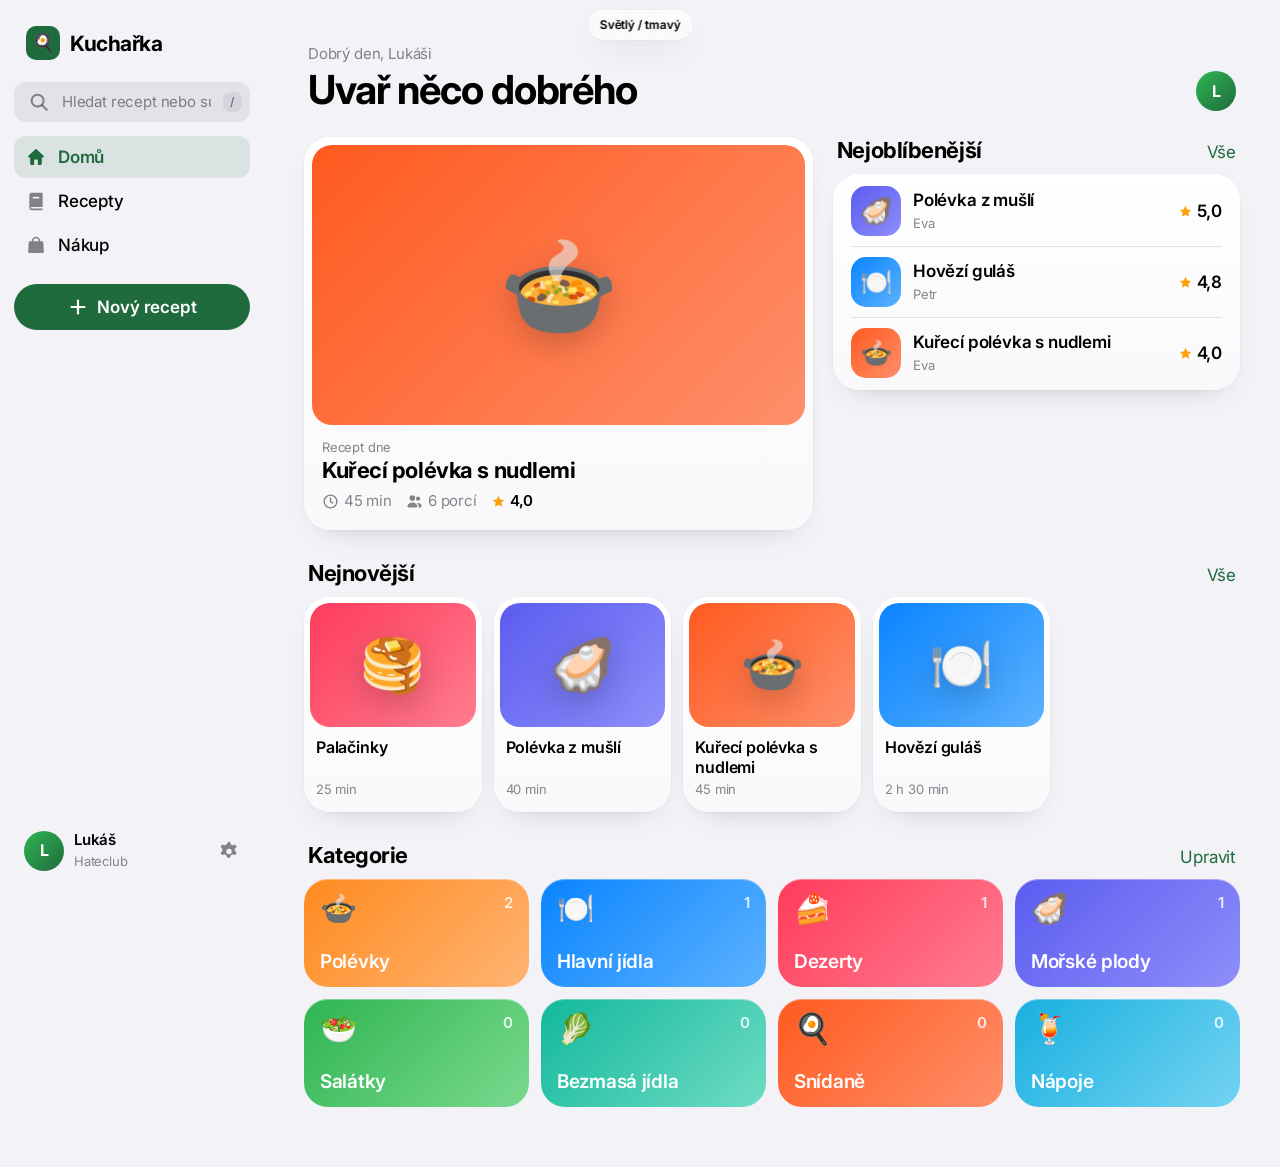
==== navrh.html @ f4303437 "Beta: navrh noveho vzhledu na zaklade puvodni appky (Domu, Recept, Nakup) Co-Authored-By: Claude Opu" ====
<!DOCTYPE html>
<html lang="cs">
<head>
<meta charset="UTF-8">
<meta name="viewport" content="width=device-width, initial-scale=1, viewport-fit=cover">
<title>Kuchařka – návrh vzhledu</title>
<meta name="theme-color" content="#F2F2F7" media="(prefers-color-scheme: light)">
<meta name="theme-color" content="#000000" media="(prefers-color-scheme: dark)">
<link rel="preconnect" href="https://fonts.googleapis.com">
<link rel="stylesheet" href="https://fonts.googleapis.com/css2?family=Inter:wght@400;500;600;700&display=swap">
<link rel="stylesheet" href="css/navrh.css">
<style>
  /* jen pro návrh: přepínač světlý/tmavý */
  .demo-theme { position: fixed; z-index: 60; top: calc(env(safe-area-inset-top) + 10px); left: 50%; transform: translateX(-50%); height: 30px; padding: 0 12px; border-radius: 999px; font-size: 12px; font-weight: 600; }
  [data-screen] { display: none; }
  [data-screen].on { display: block; }
</style>
</head>
<body>

<svg width="0" height="0" style="position:absolute" aria-hidden="true">
  <defs>
    <symbol id="i-home" viewBox="0 0 24 24"><path fill="currentColor" d="M11.3 2.7a1 1 0 0 1 1.4 0l8.6 8.2c.6.6.2 1.6-.7 1.6H19v7.3c0 .9-.7 1.7-1.7 1.7h-3.1v-5.6c0-.6-.4-1-1-1h-2.4c-.6 0-1 .4-1 1v5.6H6.7c-1 0-1.7-.8-1.7-1.7v-7.3H3.4c-.9 0-1.3-1-.7-1.6z"/></symbol>
    <symbol id="i-book" viewBox="0 0 24 24"><path fill="currentColor" d="M4 4.6C4 3.2 5.2 2 6.6 2H19a1 1 0 0 1 1 1v15.2a1 1 0 0 1-1 1H6.6a.9.9 0 0 0 0 1.8H19a1 1 0 1 1 0 2H6.6A2.6 2.6 0 0 1 4 20.4zM9 7a1 1 0 0 0 0 2h6a1 1 0 1 0 0-2z"/></symbol>
    <symbol id="i-bag" viewBox="0 0 24 24"><path fill="currentColor" d="M7 7.5V7a5 5 0 0 1 10 0v.5h2.2c.8 0 1.4.6 1.5 1.4l.8 11c.1 1-.7 1.8-1.7 1.8H4.2c-1 0-1.8-.8-1.7-1.8l.8-11c.1-.8.7-1.4 1.5-1.4zm2 0h6V7a3 3 0 0 0-6 0z"/></symbol>
    <symbol id="i-plus" viewBox="0 0 24 24"><path fill="none" stroke="currentColor" stroke-width="2.4" stroke-linecap="round" d="M12 5v14M5 12h14"/></symbol>
    <symbol id="i-minus" viewBox="0 0 24 24"><path fill="none" stroke="currentColor" stroke-width="2.4" stroke-linecap="round" d="M5 12h14"/></symbol>
    <symbol id="i-search" viewBox="0 0 24 24"><g fill="none" stroke="currentColor" stroke-width="2.2" stroke-linecap="round"><circle cx="10.5" cy="10.5" r="6.5"/><path d="m15.5 15.5 5 5"/></g></symbol>
    <symbol id="i-back" viewBox="0 0 24 24"><path fill="none" stroke="currentColor" stroke-width="2.4" stroke-linecap="round" stroke-linejoin="round" d="M15 5l-7 7 7 7"/></symbol>
    <symbol id="i-more" viewBox="0 0 24 24"><g fill="currentColor"><circle cx="5" cy="12" r="2"/><circle cx="12" cy="12" r="2"/><circle cx="19" cy="12" r="2"/></g></symbol>
    <symbol id="i-share" viewBox="0 0 24 24"><g fill="none" stroke="currentColor" stroke-width="2" stroke-linecap="round" stroke-linejoin="round"><path d="M12 3v12M7.5 7.5 12 3l4.5 4.5"/><path d="M8 10H6.5A1.5 1.5 0 0 0 5 11.5v8A1.5 1.5 0 0 0 6.5 21h11a1.5 1.5 0 0 0 1.5-1.5v-8a1.5 1.5 0 0 0-1.5-1.5H16"/></g></symbol>
    <symbol id="i-clock" viewBox="0 0 24 24"><g fill="none" stroke="currentColor" stroke-width="2" stroke-linecap="round"><circle cx="12" cy="12" r="9"/><path d="M12 7v5l3 2"/></g></symbol>
    <symbol id="i-people" viewBox="0 0 24 24"><path fill="currentColor" d="M9 11a4 4 0 1 0 0-8 4 4 0 0 0 0 8zm8 0a3 3 0 1 0 0-6 3 3 0 0 0 0 6zM2 19.2C2 15.9 5.1 13.5 9 13.5s7 2.4 7 5.7c0 .7-.6 1.3-1.3 1.3H3.3c-.7 0-1.3-.6-1.3-1.3zm15.5 1.3c.3-.4.5-.8.5-1.3 0-2-1-3.8-2.6-5 .5-.1 1-.2 1.6-.2 2.8 0 5 1.8 5 4.3 0 1.2-.6 2.2-1.6 2.2z"/></symbol>
    <symbol id="i-star" viewBox="0 0 24 24"><path fill="currentColor" d="M12 2.8l2.8 5.8 6.3.9-4.6 4.4 1.1 6.3L12 17.2l-5.6 3 1.1-6.3-4.6-4.4 6.3-.9z"/></symbol>
    <symbol id="i-star-half" viewBox="0 0 24 24"><path fill="currentColor" opacity=".28" d="M12 2.8l2.8 5.8 6.3.9-4.6 4.4 1.1 6.3L12 17.2z"/><path fill="currentColor" d="M12 2.8v14.4l-5.6 3 1.1-6.3-4.6-4.4 6.3-.9z"/></symbol>
    <symbol id="i-check" viewBox="0 0 24 24"><path fill="none" stroke="currentColor" stroke-width="3" stroke-linecap="round" stroke-linejoin="round" d="M5 12.5l4.5 4.5L19 7.5"/></symbol>
    <symbol id="i-flame" viewBox="0 0 24 24"><path fill="currentColor" d="M12.6 2.2c.4-.3 1-.1 1.1.4.6 2.6 2 4 3.4 5.6 1.5 1.7 2.9 3.6 2.9 6.6A7.9 7.9 0 0 1 12 22.5a7.9 7.9 0 0 1-8-7.7c0-2.4 1-4.4 2.6-5.9.4-.4 1-.1 1.1.4.2 1.2.8 2.2 1.7 2.8-.3-3.6 1.2-7.4 3.2-9.9z"/></symbol>
    <symbol id="i-gear" viewBox="0 0 24 24"><path fill="currentColor" d="M10.3 2.6c.2-.9 1-1.6 1.9-1.6h-.4c.9 0 1.7.7 1.9 1.6l.3 1.4c.7.2 1.3.5 1.9.9l1.3-.6c.9-.4 1.9-.1 2.4.7l.2.3c.5.8.4 1.9-.4 2.5l-1.1.9c.1.7.1 1.4 0 2.1l1.1.9c.7.6.9 1.7.4 2.5l-.2.3c-.5.8-1.5 1.1-2.4.7l-1.3-.6c-.6.4-1.2.7-1.9.9l-.3 1.4c-.2.9-1 1.6-1.9 1.6h-.4c-.9 0-1.7-.7-1.9-1.6l-.3-1.4c-.7-.2-1.3-.5-1.9-.9l-1.3.6c-.9.4-1.9.1-2.4-.7l-.2-.3c-.5-.8-.4-1.9.4-2.5l1.1-.9a7 7 0 0 1 0-2.1l-1.1-.9c-.7-.6-.9-1.7-.4-2.5l.2-.3c.5-.8 1.5-1.1 2.4-.7l1.3.6c.6-.4 1.2-.7 1.9-.9zM12 14.5a3 3 0 1 0 0-6 3 3 0 0 0 0 6z" transform="translate(0 1)"/></symbol>
  </defs>
</svg>

<button class="demo-theme glass" id="theme">Světlý / tmavý</button>

<div class="app">

  <!-- desktop: postranní panel -->
  <aside class="sidebar">
    <div class="brand"><span class="brand-mark">🍳</span>Kuchařka</div>
    <label class="field"><svg class="ic"><use href="#i-search"/></svg><input id="side-search" placeholder="Hledat recept nebo surovinu" aria-label="Hledat"><kbd>/</kbd></label>
    <a class="side-link" href="#domu" data-nav="domu"><svg class="ic"><use href="#i-home"/></svg>Domů</a>
    <a class="side-link" href="#domu" data-nav="recepty"><svg class="ic"><use href="#i-book"/></svg>Recepty</a>
    <a class="side-link" href="#nakup" data-nav="nakup"><svg class="ic"><use href="#i-bag"/></svg>Nákup</a>
    <a class="pill pill-accent side-add press" href="#domu"><svg class="ic"><use href="#i-plus"/></svg>Nový recept</a>
    <a class="side-foot" href="#domu"><span class="avatar">L</span><span style="flex:1"><span class="t-head" style="display:block;font-size:15px">Lukáš</span><span class="t-foot">Hateclub</span></span><svg class="ic" style="color:var(--ink-2)"><use href="#i-gear"/></svg></a>
  </aside>

  <main>

  <!-- ============ DOMŮ ============ -->
  <section class="screen" data-screen="domu">
    <header class="screen-head">
      <div>
        <p class="t-sub">Dobrý den, Lukáši</p>
        <h1 class="t-large">Uvař něco dobrého</h1>
      </div>
      <a class="avatar press" href="#domu" aria-label="Profil a nastavení">L</a>
    </header>

    <div class="home-grid">
      <div class="section">
        <a class="card feature press" href="#recept" data-hero>
          <div class="art" style="background:var(--cat-0)"><span class="emoji">🍲</span></div>
          <div class="body">
            <p class="t-foot">Recept dne</p>
            <h2 class="t-title">Kuřecí polévka s nudlemi</h2>
            <div class="meta">
              <span class="meta-item"><svg class="ic"><use href="#i-clock"/></svg>45 min</span>
              <span class="meta-item"><svg class="ic"><use href="#i-people"/></svg>6 porcí</span>
              <span class="score"><svg class="ic"><use href="#i-star"/></svg>4,0</span>
            </div>
          </div>
        </a>
      </div>

      <div class="section">
        <div class="section-head"><h2 class="t-title">Nejoblíbenější</h2><a class="link" href="#domu">Vše</a></div>
        <div class="card">
          <ul class="rows">
            <li><a class="art thumb" href="#recept" data-hero style="background:var(--cat-4)"><span class="emoji">🦪</span></a><span class="grow"><span class="t-head" style="display:block">Polévka z mušlí</span><span class="t-foot">Eva</span></span><span class="score"><svg class="ic"><use href="#i-star"/></svg>5,0</span></li>
            <li><a class="art thumb" href="#recept" data-hero style="background:var(--cat-5)"><span class="emoji">🍽️</span></a><span class="grow"><span class="t-head" style="display:block">Hovězí guláš</span><span class="t-foot">Petr</span></span><span class="score"><svg class="ic"><use href="#i-star"/></svg>4,8</span></li>
            <li><a class="art thumb" href="#recept" data-hero style="background:var(--cat-0)"><span class="emoji">🍲</span></a><span class="grow"><span class="t-head" style="display:block">Kuřecí polévka s nudlemi</span><span class="t-foot">Eva</span></span><span class="score"><svg class="ic"><use href="#i-star"/></svg>4,0</span></li>
          </ul>
        </div>
      </div>
    </div>

    <div class="section">
      <div class="section-head"><h2 class="t-title">Nejnovější</h2><a class="link" href="#domu">Vše</a></div>
      <div class="rail">
        <a class="card mini press" href="#recept" data-hero><div class="art" style="background:var(--cat-6)"><span class="emoji">🥞</span></div><div class="body"><h3 class="t-head">Palačinky</h3><p class="t-foot">25 min</p></div></a>
        <a class="card mini press" href="#recept" data-hero><div class="art" style="background:var(--cat-4)"><span class="emoji">🦪</span></div><div class="body"><h3 class="t-head">Polévka z mušlí</h3><p class="t-foot">40 min</p></div></a>
        <a class="card mini press" href="#recept" data-hero><div class="art" style="background:var(--cat-0)"><span class="emoji">🍲</span></div><div class="body"><h3 class="t-head">Kuřecí polévka s nudlemi</h3><p class="t-foot">45 min</p></div></a>
        <a class="card mini press" href="#recept" data-hero><div class="art" style="background:var(--cat-5)"><span class="emoji">🍽️</span></div><div class="body"><h3 class="t-head">Hovězí guláš</h3><p class="t-foot">2 h 30 min</p></div></a>
      </div>
    </div>

    <div class="section">
      <div class="section-head"><h2 class="t-title">Kategorie</h2><a class="link" href="#domu">Upravit</a></div>
      <div class="tiles">
        <a class="tile press" href="#domu" style="background:var(--cat-3)"><span class="emoji">🍲</span><span class="count">2</span><span class="name">Polévky</span></a>
        <a class="tile press" href="#domu" style="background:var(--cat-5)"><span class="emoji">🍽️</span><span class="count">1</span><span class="name">Hlavní jídla</span></a>
        <a class="tile press" href="#domu" style="background:var(--cat-6)"><span class="emoji">🍰</span><span class="count">1</span><span class="name">Dezerty</span></a>
        <a class="tile press" href="#domu" style="background:var(--cat-4)"><span class="emoji">🦪</span><span class="count">1</span><span class="name">Mořské plody</span></a>
        <a class="tile press" href="#domu" style="background:var(--cat-8)"><span class="emoji">🥗</span><span class="count">0</span><span class="name">Salátky</span></a>
        <a class="tile press" href="#domu" style="background:var(--cat-1)"><span class="emoji">🥬</span><span class="count">0</span><span class="name">Bezmasá jídla</span></a>
        <a class="tile press" href="#domu" style="background:var(--cat-0)"><span class="emoji">🍳</span><span class="count">0</span><span class="name">Snídaně</span></a>
        <a class="tile press" href="#domu" style="background:var(--cat-2)"><span class="emoji">🍹</span><span class="count">0</span><span class="name">Nápoje</span></a>
      </div>
    </div>
  </section>

  <!-- ============ RECEPT ============ -->
  <section class="screen" data-screen="recept">
    <div class="topbar">
      <a class="round glass press" href="#domu" data-back aria-label="Zpět"><svg class="ic"><use href="#i-back"/></svg></a>
      <div class="group">
        <button class="round glass press" aria-label="Sdílet"><svg class="ic"><use href="#i-share"/></svg></button>
        <button class="round glass press" aria-label="Další akce"><svg class="ic"><use href="#i-more"/></svg></button>
      </div>
    </div>

    <div class="recipe-layout">
      <div class="aside">
        <div class="hero"><div class="art" id="hero-art" style="background:var(--cat-0)"><span class="emoji">🍲</span></div></div>
        <div class="recipe-title">
          <h1 class="t-large">Kuřecí polévka s nudlemi</h1>
          <span class="byline"><span class="avatar avatar-sm" style="background:var(--cat-6)">E</span>Eva přidala do Polévek</span>
        </div>
        <div class="facts">
          <div class="card"><div class="card-label"><svg class="ic"><use href="#i-clock"/></svg>Čas</div><div class="card-value">45 min</div></div>
          <div class="card"><div class="card-label"><svg class="ic"><use href="#i-people"/></svg>Porce</div>
            <div class="stepper"><button class="press" data-step="-1" aria-label="Méně porcí"><svg class="ic"><use href="#i-minus"/></svg></button><output id="portions">6</output><button class="press" data-step="1" aria-label="Více porcí"><svg class="ic"><use href="#i-plus"/></svg></button></div></div>
        </div>
        <div class="card buy">
          <div class="grow"><p class="t-head">Nakoupit suroviny</p><p class="t-sub">5 položek do nákupního seznamu</p></div>
          <button class="pill pill-accent pill-sm press">Do nákupu</button>
        </div>
        <div class="cook-bar">
          <button class="pill glass press"><svg class="ic"><use href="#i-flame"/></svg>Vařím</button>
        </div>
      </div>

      <div>
        <div class="section">
          <div class="section-head"><h2 class="t-title">Suroviny</h2><span class="t-foot" id="for-portions">na 6 porcí</span></div>
          <div class="card">
            <ul class="rows" id="ingredients">
              <li><span class="grow">kuřecí skelet</span><span class="end" data-q="1" data-u="">1</span></li>
              <li><span class="grow">mrkev</span><span class="end" data-q="3" data-u="">3</span></li>
              <li><span class="grow">celer</span><span class="end" data-q="0.5" data-u="">½</span></li>
              <li><span class="grow">vlasové nudle</span><span class="end" data-q="100" data-u=" g">100 g</span></li>
              <li><span class="grow">sůl a pepř</span><span class="end"></span></li>
            </ul>
          </div>
        </div>

        <div class="section">
          <div class="section-head"><h2 class="t-title">Postup</h2><span class="t-foot" id="steps-done">0 ze 4 hotovo</span></div>
          <div class="card">
            <ol class="steps" id="steps">
              <li><span class="check">1<svg viewBox="0 0 24 24"><path fill="none" stroke="currentColor" stroke-width="3" stroke-linecap="round" stroke-linejoin="round" d="M5 12.5l4.5 4.5L19 7.5"/></svg></span><span class="step-text">Skelet zalij studenou vodou, přiveď k varu a sbírej pěnu.</span></li>
              <li><span class="check">2<svg viewBox="0 0 24 24"><path fill="none" stroke="currentColor" stroke-width="3" stroke-linecap="round" stroke-linejoin="round" d="M5 12.5l4.5 4.5L19 7.5"/></svg></span><span class="step-text">Přidej očištěnou zeleninu a vař 30 minut.</span></li>
              <li><span class="check">3<svg viewBox="0 0 24 24"><path fill="none" stroke="currentColor" stroke-width="3" stroke-linecap="round" stroke-linejoin="round" d="M5 12.5l4.5 4.5L19 7.5"/></svg></span><span class="step-text">Vývar sceď, maso obral a nakrájej zeleninu.</span></li>
              <li><span class="check">4<svg viewBox="0 0 24 24"><path fill="none" stroke="currentColor" stroke-width="3" stroke-linecap="round" stroke-linejoin="round" d="M5 12.5l4.5 4.5L19 7.5"/></svg></span><span class="step-text">Uvař nudle zvlášť a přidej je až do talíře.</span></li>
            </ol>
          </div>
        </div>

        <div class="section">
          <div class="section-head"><h2 class="t-title">Hodnocení</h2><button class="link press">Ohodnotit</button></div>
          <div class="card">
            <div class="review"><div class="review-head"><span class="avatar avatar-sm" style="background:var(--cat-4)">P</span><span class="t-head">Petr</span><span class="stars"><svg class="ic"><use href="#i-star"/></svg><svg class="ic"><use href="#i-star"/></svg><svg class="ic"><use href="#i-star"/></svg><svg class="ic"><use href="#i-star"/></svg><svg class="ic"><use href="#i-star-half"/></svg></span></div><p>Jako od babičky. Přidal jsem trochu zázvoru.</p></div>
          </div>
        </div>
      </div>
    </div>
  </section>

  <!-- ============ NÁKUP ============ -->
  <section class="screen" data-screen="nakup">
    <header class="screen-head">
      <div>
        <h1 class="t-large">Nákup</h1>
      </div>
      <button class="round glass press" aria-label="Možnosti seznamu"><svg class="ic"><use href="#i-more"/></svg></button>
    </header>
    <p class="t-sub" style="padding:0 4px 14px" id="shop-count">6 položek k nákupu</p>

    <div class="stack">
      <div class="segmented" id="lists" role="group" aria-label="Seznam">
        <span class="seg-indicator"></span>
        <button aria-pressed="true">Můj</button>
        <button aria-pressed="false">S Evou</button>
        <button aria-pressed="false">Chata</button>
      </div>
      <form class="field" id="add-item"><input placeholder="Přidat položku" aria-label="Přidat položku"><button class="round press" aria-label="Přidat"><svg class="ic"><use href="#i-plus"/></svg></button></form>
    </div>

    <div class="shop-layout" id="shop">
      <div class="section">
        <div class="dept-head"><span class="emoji">🥕</span>Ovoce a zelenina<span class="t-foot">3</span></div>
        <div class="card"><ul class="rows">
          <li class="item"><span class="check"><svg viewBox="0 0 24 24"><path fill="none" stroke="currentColor" stroke-width="3" stroke-linecap="round" stroke-linejoin="round" d="M5 12.5l4.5 4.5L19 7.5"/></svg></span><span class="grow">mrkev</span><span class="qty">3 ks</span></li>
          <li class="item"><span class="check"><svg viewBox="0 0 24 24"><path fill="none" stroke="currentColor" stroke-width="3" stroke-linecap="round" stroke-linejoin="round" d="M5 12.5l4.5 4.5L19 7.5"/></svg></span><span class="grow">celer</span><span class="qty">½ ks</span></li>
          <li class="item"><span class="check"><svg viewBox="0 0 24 24"><path fill="none" stroke="currentColor" stroke-width="3" stroke-linecap="round" stroke-linejoin="round" d="M5 12.5l4.5 4.5L19 7.5"/></svg></span><span class="grow">česnek</span><span class="qty"></span></li>
        </ul></div>
      </div>
      <div class="section">
        <div class="dept-head"><span class="emoji">🥩</span>Maso, ryby a uzeniny<span class="t-foot">1</span></div>
        <div class="card"><ul class="rows">
          <li class="item"><span class="check"><svg viewBox="0 0 24 24"><path fill="none" stroke="currentColor" stroke-width="3" stroke-linecap="round" stroke-linejoin="round" d="M5 12.5l4.5 4.5L19 7.5"/></svg></span><span class="grow">kuřecí skelet</span><span class="qty">1 ks</span></li>
        </ul></div>
      </div>
      <div class="section">
        <div class="dept-head"><span class="emoji">🥛</span>Mléčné výrobky a vejce<span class="t-foot">1</span></div>
        <div class="card"><ul class="rows">
          <li class="item"><span class="check"><svg viewBox="0 0 24 24"><path fill="none" stroke="currentColor" stroke-width="3" stroke-linecap="round" stroke-linejoin="round" d="M5 12.5l4.5 4.5L19 7.5"/></svg></span><span class="grow">mléko</span><span class="qty">1 l</span></li>
        </ul></div>
      </div>
      <div class="section">
        <div class="dept-head"><span class="emoji">🫙</span>Trvanlivé a koření<span class="t-foot">1</span></div>
        <div class="card"><ul class="rows">
          <li class="item"><span class="check"><svg viewBox="0 0 24 24"><path fill="none" stroke="currentColor" stroke-width="3" stroke-linecap="round" stroke-linejoin="round" d="M5 12.5l4.5 4.5L19 7.5"/></svg></span><span class="grow">vlasové nudle</span><span class="qty">100 g</span></li>
        </ul></div>
      </div>
    </div>
  </section>

  </main>

  <!-- mobil: plovoucí dok -->
  <nav class="dock" id="dock" aria-label="Hlavní">
    <div class="tabbar glass">
      <span class="tab-indicator" id="tab-indicator"></span>
      <a class="tab" href="#domu" data-nav="domu"><svg class="ic"><use href="#i-home"/></svg>Domů</a>
      <a class="tab" href="#domu" data-nav="recepty"><svg class="ic"><use href="#i-book"/></svg>Recepty</a>
      <a class="tab" href="#nakup" data-nav="nakup"><svg class="ic"><use href="#i-bag"/></svg>Nákup</a>
    </div>
    <a class="fab press" href="#domu" aria-label="Nový recept"><svg class="ic"><use href="#i-plus"/></svg></a>
  </nav>
</div>

<script>
const $ = s => document.querySelector(s), $$ = s => [...document.querySelectorAll(s)];
let heroFrom = null;   // karta, ze které se otevírá recept (obrázek „přeletí“ do detailu)

function paint() {
  const s = location.hash.slice(1) || 'domu';
  $$('[data-screen]').forEach(el => el.classList.toggle('on', el.dataset.screen === s));
  $$('[data-nav]').forEach(el => el.dataset.nav === s ? el.setAttribute('aria-current', 'page') : el.removeAttribute('aria-current'));
  $('#dock').hidden = s === 'recept';
  $('#dock').classList.remove('is-away');
  scrollTo(0, 0);
  moveIndicator(); moveSeg();
}

function go() {
  const into = location.hash === '#recept', art = heroFrom?.matches('.art') ? heroFrom : heroFrom?.querySelector('.art');
  if (!document.startViewTransition) return paint();
  if (art) art.style.viewTransitionName = 'hero';
  $('#hero-art').style.viewTransitionName = '';
  const t = document.startViewTransition(() => {
    if (art) art.style.viewTransitionName = '';
    paint();
    if (into && art) $('#hero-art').style.viewTransitionName = 'hero';
  });
  t.finished.finally(() => { $('#hero-art').style.viewTransitionName = ''; heroFrom = null; });
}
addEventListener('hashchange', go);
document.addEventListener('click', e => { const a = e.target.closest('[data-hero]'); if (a) heroFrom = a; }, true);

// klouzavá pilulka pod aktivní záložkou
function moveIndicator() {
  const cur = $('.tab[aria-current]'), ind = $('#tab-indicator');
  if (!cur) { ind.style.width = '0'; return; }
  ind.style.width = cur.offsetWidth + 'px';
  ind.style.transform = `translateX(${cur.offsetLeft}px)`;
}
function moveSeg() {
  const cur = $('#lists [aria-pressed="true"]'), ind = $('#lists .seg-indicator');
  if (!cur || !cur.offsetWidth) return;
  ind.style.width = cur.offsetWidth + 'px';
  ind.style.transform = `translateX(${cur.offsetLeft - 3}px)`;
}
$('#lists').addEventListener('click', e => {
  const b = e.target.closest('button'); if (!b) return;
  $$('#lists button').forEach(x => x.setAttribute('aria-pressed', x === b));
  moveSeg();
});

// dok se při čtení (posun dolů) uklidí, při posunu nahoru se vrátí
let lastY = 0;
addEventListener('scroll', () => {
  const y = scrollY, dock = $('#dock');
  if (Math.abs(y - lastY) < 8) return;
  dock.classList.toggle('is-away', y > lastY && y > 120);
  lastY = y;
}, { passive: true });

// porce: přepočet surovin
const BASE = 6;
document.addEventListener('click', e => {
  const b = e.target.closest('[data-step]'); if (!b) return;
  const out = $('#portions'), n = Math.max(1, Math.min(40, +out.value + +b.dataset.step));
  out.value = n; out.classList.remove('bump'); void out.offsetWidth; out.classList.add('bump');
  $('#for-portions').textContent = `na ${n} ${n === 1 ? 'porci' : n < 5 ? 'porce' : 'porcí'}`;
  $$('#ingredients [data-q]').forEach(el => {
    const v = Math.round(+el.dataset.q * n / BASE * 10) / 10;
    el.textContent = String(v).replace('.', ',') + el.dataset.u;
  });
});

// kroky a položky nákupu: odškrtnutí
document.addEventListener('click', e => {
  const li = e.target.closest('#steps li, .item'); if (!li) return;
  li.classList.toggle('is-done');
  const done = $$('#steps .is-done').length;
  $('#steps-done').textContent = `${done} ze 4 hotovo`;
  const left = $$('.item:not(.is-done)').length;
  $('#shop-count').textContent = left ? `${left} ${left === 1 ? 'položka' : left < 5 ? 'položky' : 'položek'} k nákupu` : 'Všechno nakoupeno';
});
$('#add-item').addEventListener('submit', e => {
  e.preventDefault();
  const inp = e.target.querySelector('input'), v = inp.value.trim(); if (!v) return;
  const tpl = $('.item').cloneNode(true);
  tpl.classList.remove('is-done'); tpl.querySelector('.grow').textContent = v; tpl.querySelector('.qty').textContent = '';
  tpl.animate([{ opacity: 0, transform: 'translateY(-8px)' }, { opacity: 1, transform: 'none' }], { duration: 350, easing: 'cubic-bezier(.2,.9,.25,1)' });
  $('#shop .rows').prepend(tpl); inp.value = '';
});

// klávesnice (desktop): „/“ hledání, Esc zpět z receptu
addEventListener('keydown', e => {
  if (e.key === '/' && document.activeElement.tagName !== 'INPUT') { e.preventDefault(); $('#side-search').focus(); }
  if (e.key === 'Escape' && location.hash === '#recept') location.hash = '#domu';
});

$('#theme').onclick = () => {
  const r = document.documentElement, dark = r.dataset.theme ? r.dataset.theme === 'dark' : matchMedia('(prefers-color-scheme: dark)').matches;
  const flip = () => { r.dataset.theme = dark ? 'light' : 'dark'; };
  document.startViewTransition ? document.startViewTransition(flip) : flip();
};
addEventListener('resize', () => { moveIndicator(); moveSeg(); });
paint();
</script>
</body>
</html>
---- css/navrh.css ----
/* Kuchařka — návrh nového vzhledu (beta).
   Šedá „grouped“ plocha, bílé polštářové karty, barevné dlaždice kategorií,
   matné sklo na plovoucích ovládacích prvcích, tmavě zelený akcent. */

:root {
  color-scheme: light;
  --bg: #F2F2F7;
  --surface-top: #FFFFFF;
  --surface-bottom: #F9F9FB;
  --fill: rgba(118, 118, 128, .12);
  --ink: #000000;
  --ink-2: rgba(60, 60, 67, .62);
  --ink-3: rgba(60, 60, 67, .3);
  --line: rgba(60, 60, 67, .13);
  --accent: #1F6B3D;
  --accent-press: #17532F;
  --accent-on: #FFFFFF;
  --accent-soft: rgba(31, 107, 61, .11);
  --star: #FF9F0A;
  --ok: #2E9E57;
  --seg: #FFFFFF;

  --glass: rgba(255, 255, 255, .64);
  --glass-edge: rgba(255, 255, 255, .95);
  --glass-shadow: 0 12px 32px -12px rgba(0, 0, 0, .24), 0 0 0 .5px rgba(0, 0, 0, .06);
  --card-shadow: inset 0 1px 0 #fff, 0 12px 30px -20px rgba(0, 0, 0, .3), 0 0 0 .5px rgba(0, 0, 0, .05);

  --r-card: 26px;
  --r-inner: 20px;
  --gutter: 16px;

  --font: -apple-system, BlinkMacSystemFont, "SF Pro Text", "Inter", "Segoe UI", Roboto, sans-serif;
  --font-display: -apple-system, BlinkMacSystemFont, "SF Pro Display", "Inter", "Segoe UI", Roboto, sans-serif;

  /* pohyb: jedna sada křivek pro celou appku */
  --spring: cubic-bezier(.32, 1.4, .5, 1);
  --out: cubic-bezier(.2, .9, .25, 1);

  /* 9 barev kategorií (catStyles.color 0–8) */
  --cat-0: linear-gradient(135deg, #FF5A1F, #FF8F6B);
  --cat-1: linear-gradient(135deg, #12B89D, #6FDCC4);
  --cat-2: linear-gradient(135deg, #18B0E0, #74D3F2);
  --cat-3: linear-gradient(135deg, #FF8A1F, #FFB473);
  --cat-4: linear-gradient(135deg, #5B5CF0, #8E8FFA);
  --cat-5: linear-gradient(135deg, #0A84FF, #5CB2FF);
  --cat-6: linear-gradient(135deg, #FF3B5C, #FF7D90);
  --cat-7: linear-gradient(135deg, #B347E0, #DA8DF2);
  --cat-8: linear-gradient(135deg, #2FB552, #7AD98E);
}

@media (prefers-color-scheme: dark) {
  :root:not([data-theme="light"]) {
    color-scheme: dark;
    --bg: #000000;
    --surface-top: #222224;
    --surface-bottom: #1A1A1C;
    --fill: rgba(118, 118, 128, .24);
    --ink: #FFFFFF;
    --ink-2: rgba(235, 235, 245, .62);
    --ink-3: rgba(235, 235, 245, .3);
    --line: rgba(84, 84, 88, .55);
    --accent: #4CBF74;
    --accent-press: #3EA562;
    --accent-on: #04210F;
    --accent-soft: rgba(76, 191, 116, .16);
    --seg: #636366;
    --glass: rgba(42, 42, 46, .6);
    --glass-edge: rgba(255, 255, 255, .14);
    --glass-shadow: 0 12px 32px -12px rgba(0, 0, 0, .8), 0 0 0 .5px rgba(255, 255, 255, .07);
    --card-shadow: inset 0 1px 0 rgba(255, 255, 255, .05), 0 0 0 .5px rgba(255, 255, 255, .04);
  }
}
:root[data-theme="dark"] {
  color-scheme: dark;
  --bg: #000000;
  --surface-top: #222224;
  --surface-bottom: #1A1A1C;
  --fill: rgba(118, 118, 128, .24);
  --ink: #FFFFFF;
  --ink-2: rgba(235, 235, 245, .62);
  --ink-3: rgba(235, 235, 245, .3);
  --line: rgba(84, 84, 88, .55);
  --accent: #4CBF74;
  --accent-press: #3EA562;
  --accent-on: #04210F;
  --accent-soft: rgba(76, 191, 116, .16);
  --seg: #636366;
  --glass: rgba(42, 42, 46, .6);
  --glass-edge: rgba(255, 255, 255, .14);
  --glass-shadow: 0 12px 32px -12px rgba(0, 0, 0, .8), 0 0 0 .5px rgba(255, 255, 255, .07);
  --card-shadow: inset 0 1px 0 rgba(255, 255, 255, .05), 0 0 0 .5px rgba(255, 255, 255, .04);
}

/* ---------- základ ---------- */
*, *::before, *::after { box-sizing: border-box; }
html { -webkit-text-size-adjust: 100%; scroll-padding-top: 80px; }
body {
  margin: 0;
  background: var(--bg);
  color: var(--ink);
  font: 17px/1.35 var(--font);
  letter-spacing: -.01em;
  -webkit-font-smoothing: antialiased;
  -webkit-tap-highlight-color: transparent;
  overscroll-behavior-y: none;
}
button, input { font: inherit; color: inherit; letter-spacing: inherit; }
button { cursor: pointer; background: none; border: 0; padding: 0; }
a { color: inherit; text-decoration: none; }
[hidden] { display: none !important; }
:focus-visible { outline: 3px solid color-mix(in srgb, var(--accent) 60%, transparent); outline-offset: 3px; border-radius: 14px; }
.ic { width: 22px; height: 22px; flex: none; }

/* ---------- typografie ---------- */
.t-large { font: 700 34px/1.08 var(--font-display); letter-spacing: -.028em; margin: 0; }
.t-title { font: 700 22px/1.2 var(--font-display); letter-spacing: -.02em; margin: 0; }
.t-head { font: 600 17px/1.3 var(--font); margin: 0; }
.t-sub { font-size: 15px; color: var(--ink-2); margin: 0; }
.t-foot { font-size: 13px; color: var(--ink-2); margin: 0; }

/* ---------- rozvržení ---------- */
.screen {
  max-width: 720px; margin: 0 auto;
  padding: calc(env(safe-area-inset-top) + 8px) var(--gutter) calc(env(safe-area-inset-bottom) + 120px);
}
.screen-head { display: flex; align-items: flex-end; justify-content: space-between; gap: 12px; padding: 30px 4px 6px; }
.screen-head .t-sub { margin-bottom: 4px; }
.section { margin-top: 30px; }
.section-head { display: flex; align-items: baseline; justify-content: space-between; padding: 0 4px 10px; }
.link { color: var(--accent); font-size: 17px; }
.stack { display: grid; gap: 12px; }

/* ---------- stisk: vše klikatelné se jemně promáčkne (pružina) ---------- */
.press { transition: transform .45s var(--spring), background-color .2s, box-shadow .2s; }
.press:active { transform: scale(.965); transition-duration: .12s; }

/* ---------- karty ---------- */
.card { display: block; background: linear-gradient(180deg, var(--surface-top), var(--surface-bottom)); border-radius: var(--r-card); box-shadow: var(--card-shadow); }
.card-label { display: flex; align-items: center; gap: 6px; color: var(--ink-2); font-size: 15px; }
.card-label .ic { width: 18px; height: 18px; }
.card-value { font: 600 19px/1.25 var(--font); margin-top: 6px; }

.rows { list-style: none; margin: 0; padding: 2px 18px; }
.rows > li { display: flex; align-items: center; gap: 12px; min-height: 54px; padding: 10px 0; }
.rows > li + li { border-top: .5px solid var(--line); }
.rows .grow { flex: 1; min-width: 0; }
.rows .end { font-weight: 600; text-align: right; white-space: nowrap; font-variant-numeric: tabular-nums; }
.rows-head { padding: 16px 18px 0; color: var(--ink-2); font-size: 15px; }

/* ---------- sklo ---------- */
.glass {
  background: var(--glass);
  -webkit-backdrop-filter: blur(24px) saturate(180%);
  backdrop-filter: blur(24px) saturate(180%);
  box-shadow: var(--glass-shadow), inset 0 1px 0 var(--glass-edge);
}

.round { width: 44px; height: 44px; border-radius: 50%; display: grid; place-items: center; }
.round .ic { width: 20px; height: 20px; }

.pill { display: inline-flex; align-items: center; justify-content: center; gap: 8px; height: 46px; padding: 0 22px; border-radius: 999px; font-weight: 600; font-size: 17px; white-space: nowrap; }
.pill-accent { background: var(--accent); color: var(--accent-on); }
.pill-accent:hover { background: var(--accent-press); }
.pill-soft { background: var(--accent-soft); color: var(--accent); }
.pill-sm { height: 34px; padding: 0 14px; font-size: 15px; }

/* ---------- mobil: plovoucí dok ---------- */
.dock {
  position: fixed; z-index: 30; left: 0; right: 0;
  bottom: calc(env(safe-area-inset-bottom) + 14px);
  display: flex; justify-content: center; align-items: center; gap: 10px;
  pointer-events: none;
  transition: transform .5s var(--out), opacity .3s;
}
.dock > * { pointer-events: auto; }
.dock.is-away { transform: translateY(140%); opacity: 0; }
.tabbar { position: relative; display: flex; padding: 5px; border-radius: 999px; }
.tab-indicator {
  position: absolute; top: 5px; bottom: 5px; left: 0; width: 0;
  border-radius: 999px; background: var(--accent-soft);
  transition: transform .55s var(--spring), width .55s var(--spring);
}
.tab {
  position: relative; display: grid; justify-items: center; gap: 1px;
  width: 84px; padding: 7px 0 6px; border-radius: 999px;
  font-size: 11px; font-weight: 600; color: var(--ink);
  transition: color .25s;
}
.tab .ic { width: 25px; height: 25px; transition: transform .45s var(--spring); }
.tab[aria-current="page"] { color: var(--accent); }
.tab[aria-current="page"] .ic { transform: scale(1.08); }
.fab { width: 60px; height: 60px; border-radius: 50%; display: grid; place-items: center; background: var(--accent); color: var(--accent-on); box-shadow: 0 12px 28px -10px color-mix(in srgb, var(--accent) 70%, transparent), inset 0 1px 0 rgba(255, 255, 255, .25); }
.fab .ic { width: 26px; height: 26px; }

/* ---------- avatar ---------- */
.avatar { width: 40px; height: 40px; border-radius: 50%; display: grid; place-items: center; font-weight: 700; font-size: 16px; color: #fff; background: linear-gradient(135deg, #2FB552, #1F6B3D); flex: none; }
.avatar-sm { width: 24px; height: 24px; font-size: 11px; }

/* ---------- obraz receptu: fotka nebo barva kategorie s emoji ---------- */
.art { position: relative; display: grid; place-items: center; overflow: hidden; background: var(--cat-0); }
.art img { position: absolute; inset: 0; width: 100%; height: 100%; object-fit: cover; }
.art .emoji { font-size: 84px; line-height: 1; filter: drop-shadow(0 10px 16px rgba(0, 0, 0, .2)); }

/* recept dne */
.feature { overflow: hidden; }
.feature .art { height: 220px; margin: 8px 8px 0; border-radius: var(--r-inner); }
.feature .art .emoji { font-size: 96px; }
.feature .body { padding: 14px 18px 18px; }
.feature .meta { display: flex; flex-wrap: wrap; gap: 6px 14px; margin-top: 8px; color: var(--ink-2); font-size: 15px; }
.meta-item { display: inline-flex; align-items: center; gap: 5px; }
.meta-item .ic { width: 17px; height: 17px; }
.score { display: inline-flex; align-items: center; gap: 4px; font-weight: 600; color: var(--ink); }
.score .ic { width: 15px; height: 15px; color: var(--star); }

/* police karet: dotykem se táhne (snap), na desktopu se mění v mřížku */
.rail {
  display: grid; grid-auto-flow: column; grid-auto-columns: 156px; gap: 12px;
  overflow-x: auto; overscroll-behavior-x: contain; scroll-snap-type: x mandatory;
  margin: 0 calc(var(--gutter) * -1); padding: 2px var(--gutter) 16px;
  scroll-padding-inline: var(--gutter); scrollbar-width: none;
}
.rail::-webkit-scrollbar { display: none; }
.mini { scroll-snap-align: start; overflow: hidden; }
.mini .art { height: 124px; margin: 6px 6px 0; border-radius: var(--r-inner); }
.mini .art .emoji { font-size: 52px; }
.mini .body { padding: 10px 12px 14px; }
.mini .t-head { font-size: 16px; line-height: 1.25; display: -webkit-box; -webkit-line-clamp: 2; -webkit-box-orient: vertical; overflow: hidden; min-height: 2.5em; }
.mini .t-foot { margin-top: 4px; }

.thumb { width: 50px; height: 50px; border-radius: 15px; flex: none; }
.thumb .emoji { font-size: 26px; filter: none; }

/* dlaždice kategorií */
.tiles { display: grid; grid-template-columns: repeat(2, 1fr); gap: 12px; }
.tile {
  position: relative; display: flex; flex-direction: column; justify-content: space-between;
  min-height: 108px; padding: 14px 16px; border-radius: 24px; color: #fff; overflow: hidden;
  box-shadow: inset 0 1px 0 rgba(255, 255, 255, .35);
}
.tile .emoji { font-size: 30px; line-height: 1; }
.tile .name { font: 600 19px/1.15 var(--font-display); letter-spacing: -.015em; }
.tile .count { position: absolute; top: 14px; right: 16px; font-size: 15px; font-weight: 600; opacity: .85; }

/* ---------- detail receptu ---------- */
.topbar {
  position: sticky; top: 0; z-index: 20;
  display: flex; justify-content: space-between; align-items: center;
  padding: calc(env(safe-area-inset-top) + 6px) 0 6px; margin-bottom: -56px;
  pointer-events: none;
}
.topbar > * { pointer-events: auto; }
.topbar .group { display: flex; gap: 8px; }
.hero .art { height: 300px; border-radius: 32px; box-shadow: var(--card-shadow); margin: 0 calc(var(--gutter) * -.5); }
.hero .art .emoji { font-size: 124px; }
.recipe-title { text-align: center; padding: 20px 8px 2px; }
.recipe-title .t-large { font-size: 30px; }
.byline { display: inline-flex; align-items: center; gap: 8px; margin-top: 8px; color: var(--ink-2); font-size: 15px; }
.facts { display: grid; grid-template-columns: repeat(2, 1fr); gap: 10px; margin-top: 18px; }
.facts .card { padding: 14px 16px; }
.stepper { display: flex; align-items: center; gap: 10px; margin-top: 4px; }
.stepper button { width: 32px; height: 32px; border-radius: 50%; background: var(--fill); display: grid; place-items: center; }
.stepper .ic { width: 16px; height: 16px; }
.stepper output { min-width: 1.6em; text-align: center; font: 600 19px/1 var(--font); font-variant-numeric: tabular-nums; }
.bump { animation: bump .4s var(--spring); }
@keyframes bump { 40% { transform: scale(1.3); } }
.buy { display: flex; align-items: center; gap: 12px; margin-top: 10px; padding: 16px 16px 16px 18px; }
.buy .grow { flex: 1; min-width: 0; }

.steps { list-style: none; margin: 0; padding: 2px 18px; }
.steps li { display: flex; gap: 14px; padding: 14px 0; cursor: pointer; }
.steps li + li { border-top: .5px solid var(--line); }
.check {
  position: relative; flex: none; width: 28px; height: 28px; border-radius: 50%;
  display: grid; place-items: center; border: 2px solid var(--ink-3);
  font-weight: 700; font-size: 14px; color: var(--ink-2);
  transition: background-color .25s, border-color .25s, transform .45s var(--spring);
}
.check svg { position: absolute; width: 16px; height: 16px; color: #fff; stroke-dasharray: 24; stroke-dashoffset: 24; transition: stroke-dashoffset .35s var(--out) .05s; }
.is-done .check { background: var(--ok); border-color: var(--ok); color: transparent; transform: scale(1.06); }
.is-done .check svg { stroke-dashoffset: 0; }
.step-text { flex: 1; padding-top: 3px; transition: color .25s; }
.is-done .step-text { color: var(--ink-2); }
.review { padding: 16px 18px; }
.review + .review { border-top: .5px solid var(--line); }
.review-head { display: flex; align-items: center; gap: 8px; }
.review-head .t-head { flex: 1; font-size: 15px; }
.review p { margin: 8px 0 0; font-size: 15px; }
.stars { display: inline-flex; gap: 1px; color: var(--star); }
.stars .ic { width: 15px; height: 15px; }

.cook-bar {
  position: fixed; z-index: 30; left: 0; right: 0;
  bottom: calc(env(safe-area-inset-bottom) + 14px);
  display: flex; justify-content: center; gap: 10px; pointer-events: none;
}
.cook-bar > * { pointer-events: auto; }
.cook-bar .pill { height: 56px; padding: 0 26px; color: var(--ink); }
.cook-bar .pill .ic { color: var(--accent); }
.cook-bar .round { width: 56px; height: 56px; }

/* ---------- nákup ---------- */
.segmented { position: relative; display: flex; padding: 3px; border-radius: 12px; background: var(--fill); }
.segmented .seg-indicator { position: absolute; top: 3px; bottom: 3px; left: 0; border-radius: 9px; background: var(--seg); box-shadow: 0 3px 8px rgba(0, 0, 0, .12); transition: transform .5s var(--spring), width .5s var(--spring); }
.segmented button { position: relative; flex: 1; height: 32px; padding: 0 12px; font-size: 14px; font-weight: 600; }
.field { display: flex; align-items: center; gap: 10px; height: 48px; padding: 0 8px 0 14px; border-radius: 16px; background: var(--fill); color: var(--ink-2); transition: box-shadow .2s; }
.field:focus-within { box-shadow: 0 0 0 2px var(--accent); }
.field input { flex: 1; min-width: 0; border: 0; background: none; outline: none; color: var(--ink); font-size: 17px; }
.field input::placeholder { color: var(--ink-2); }
.field .round { width: 34px; height: 34px; background: var(--accent); color: var(--accent-on); }
.field .round .ic { width: 18px; height: 18px; }
kbd { font: 600 12px/1 var(--font); padding: 4px 7px; border-radius: 7px; background: var(--fill); color: var(--ink-2); }
.dept-head { display: flex; align-items: center; gap: 8px; padding: 0 4px 8px; color: var(--ink-2); font-size: 15px; font-weight: 600; }
.dept-head .emoji { font-size: 17px; }
.dept-head .t-foot { margin-left: auto; font-weight: 400; }
.item { cursor: pointer; }
.item .check svg { stroke-dasharray: 24; }
.item .grow { transition: color .25s; }
.item.is-done .grow { color: var(--ink-3); text-decoration: line-through; }
.item .qty { color: var(--ink-2); font-size: 15px; white-space: nowrap; }
.item.leaving { animation: leave .5s var(--out) forwards; }
@keyframes leave { to { opacity: 0; transform: translateX(30px); } }

/* ---------- přechody mezi obrazovkami (View Transitions) ---------- */
::view-transition-old(root) { animation: .22s var(--out) both fade-out; }
::view-transition-new(root) { animation: .38s var(--out) both rise-in; }
::view-transition-group(hero) { animation-duration: .5s; animation-timing-function: var(--out); }
::view-transition-old(hero), ::view-transition-new(hero) { height: 100%; }
::view-transition-group(dock) { animation: none; }
@keyframes fade-out { to { opacity: 0; } }
@keyframes rise-in { from { opacity: 0; transform: translateY(14px); } }

/* ---------- desktop ---------- */
.sidebar { display: none; }
@media (min-width: 960px) {
  .dock, .cook-bar .round.only-mobile { display: none; }
  .app { display: grid; grid-template-columns: 264px 1fr; }
  .sidebar {
    display: flex; flex-direction: column; gap: 2px;
    position: sticky; top: 0; height: 100dvh; padding: 26px 14px 18px;
    view-transition-name: sidebar;
  }
  .brand { display: flex; align-items: center; gap: 10px; padding: 0 12px 20px; font: 700 21px/1 var(--font-display); letter-spacing: -.02em; }
  .brand-mark { width: 34px; height: 34px; border-radius: 10px; display: grid; place-items: center; background: var(--accent); color: var(--accent-on); font-size: 18px; }
  .sidebar .field { height: 40px; margin-bottom: 12px; border-radius: 12px; font-size: 15px; }
  .sidebar .field input { font-size: 15px; }
  .side-link { display: flex; align-items: center; gap: 12px; height: 42px; padding: 0 12px; border-radius: 12px; font-weight: 500; transition: background-color .15s; }
  .side-link .ic { width: 20px; height: 20px; color: var(--ink-2); }
  .side-link:hover { background: var(--fill); }
  .side-link[aria-current="page"] { background: var(--accent-soft); color: var(--accent); font-weight: 600; }
  .side-link[aria-current="page"] .ic { color: var(--accent); }
  .side-add { margin-top: 16px; }
  .side-foot { margin-top: auto; display: flex; align-items: center; gap: 10px; padding: 10px; border-radius: 14px; }
  .side-foot:hover { background: var(--fill); }
  .screen { max-width: 1060px; padding: 8px 40px 60px; }
  .screen-head { padding-top: 36px; }
  .t-large { font-size: 40px; }
  .home-grid { display: grid; grid-template-columns: 1.25fr 1fr; gap: 20px; align-items: start; }
  .home-grid > .section { margin-top: 20px; }
  .feature .art { height: 280px; }
  .rail { grid-auto-flow: row; grid-template-columns: repeat(auto-fill, minmax(176px, 1fr)); overflow: visible; margin: 0; padding: 0; }
  .tiles { grid-template-columns: repeat(4, 1fr); }
  .card.press:hover, .tile.press:hover { transform: translateY(-2px); }

  .recipe-layout { display: grid; grid-template-columns: minmax(0, 1fr) minmax(0, 1.1fr); gap: 32px; align-items: start; }
  .recipe-layout > .aside { position: sticky; top: 76px; }
  .topbar { margin-bottom: 8px; padding-top: 22px; }
  .hero .art { height: 330px; margin: 0; }
  .recipe-title { text-align: left; padding: 22px 4px 0; }
  .recipe-title .t-large { font-size: 34px; }
  .recipe-layout > :last-child > .section:first-child { margin-top: 0; }
  .cook-bar { position: static; justify-content: flex-start; margin-top: 14px; }
  .cook-bar .pill { height: 48px; }

  .shop-layout { display: grid; grid-template-columns: repeat(2, minmax(0, 1fr)); gap: 0 20px; align-items: start; }
}

@media (prefers-reduced-motion: reduce) {
  *, *::before, *::after, ::view-transition-group(*), ::view-transition-old(*), ::view-transition-new(*) { animation: none !important; transition: none !important; }
}
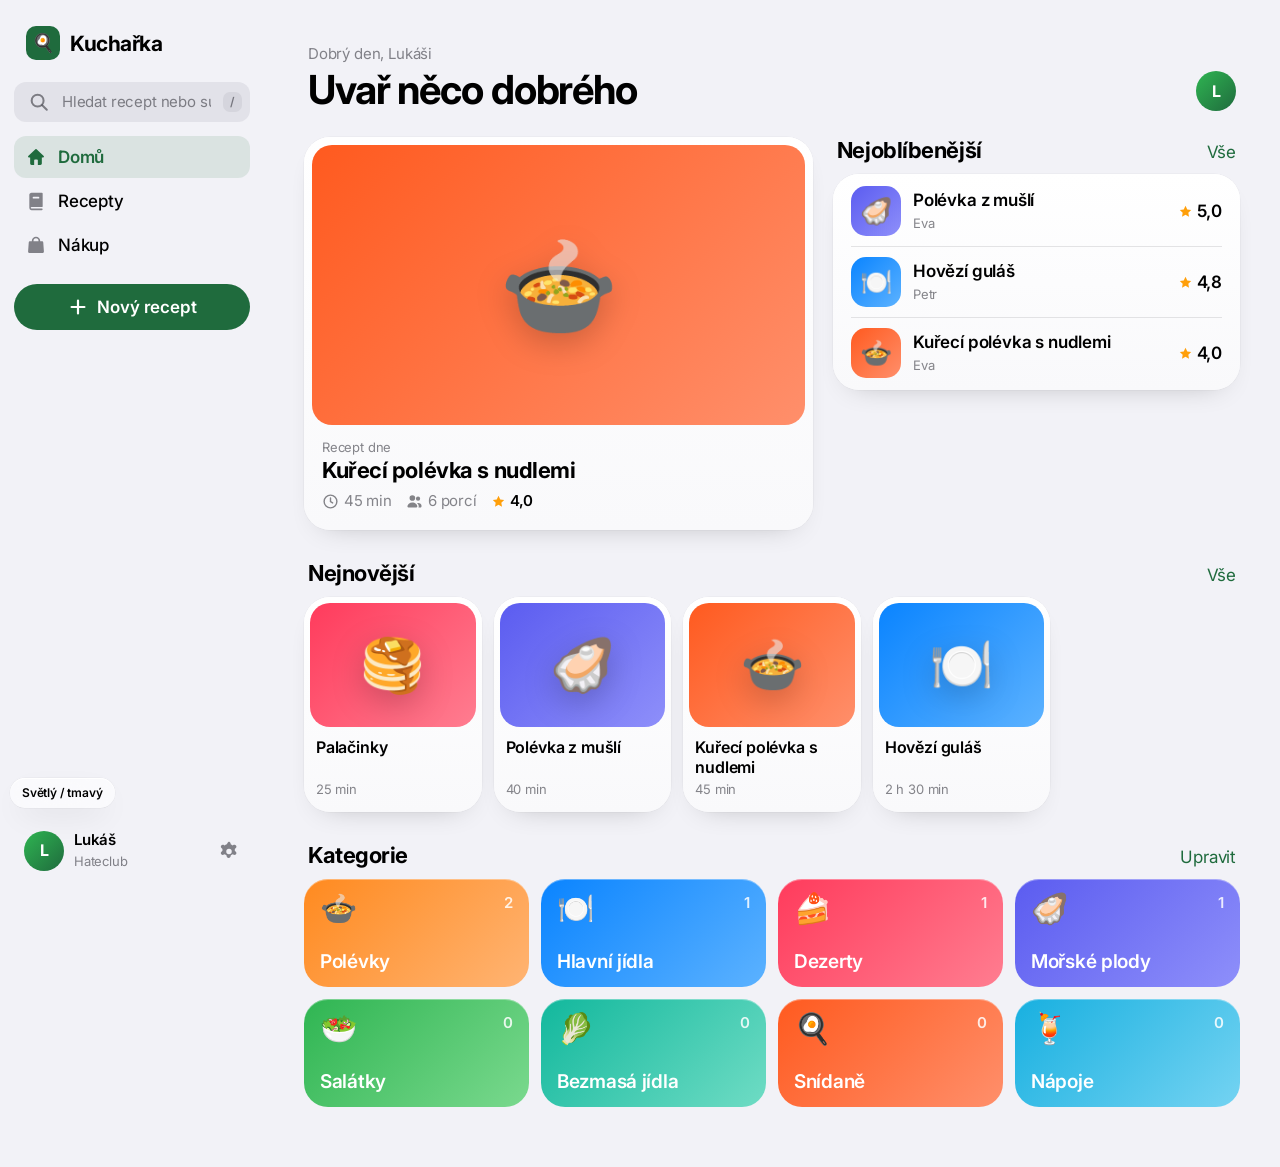
==== commit ef58107e: "Beta: navrh – recepty seskupene podle kategorii, editor noveho receptu Co-Authored-By: Claude Opus 5" ====
--- a/navrh.html
+++ b/navrh.html
@@ -11,7 +11,7 @@
 <link rel="stylesheet" href="css/navrh.css">
 <style>
   /* jen pro návrh: přepínač světlý/tmavý */
-  .demo-theme { position: fixed; z-index: 60; top: calc(env(safe-area-inset-top) + 10px); left: 50%; transform: translateX(-50%); height: 30px; padding: 0 12px; border-radius: 999px; font-size: 12px; font-weight: 600; }
+  .demo-theme { position: fixed; z-index: 60; bottom: calc(env(safe-area-inset-bottom) + 92px); left: 10px; height: 30px; padding: 0 12px; border-radius: 999px; font-size: 12px; font-weight: 600; }
   [data-screen] { display: none; }
   [data-screen].on { display: block; }
 </style>
@@ -35,6 +35,10 @@
     <symbol id="i-star-half" viewBox="0 0 24 24"><path fill="currentColor" opacity=".28" d="M12 2.8l2.8 5.8 6.3.9-4.6 4.4 1.1 6.3L12 17.2z"/><path fill="currentColor" d="M12 2.8v14.4l-5.6 3 1.1-6.3-4.6-4.4 6.3-.9z"/></symbol>
     <symbol id="i-check" viewBox="0 0 24 24"><path fill="none" stroke="currentColor" stroke-width="3" stroke-linecap="round" stroke-linejoin="round" d="M5 12.5l4.5 4.5L19 7.5"/></symbol>
     <symbol id="i-flame" viewBox="0 0 24 24"><path fill="currentColor" d="M12.6 2.2c.4-.3 1-.1 1.1.4.6 2.6 2 4 3.4 5.6 1.5 1.7 2.9 3.6 2.9 6.6A7.9 7.9 0 0 1 12 22.5a7.9 7.9 0 0 1-8-7.7c0-2.4 1-4.4 2.6-5.9.4-.4 1-.1 1.1.4.2 1.2.8 2.2 1.7 2.8-.3-3.6 1.2-7.4 3.2-9.9z"/></symbol>
+    <symbol id="i-sort" viewBox="0 0 24 24"><path fill="none" stroke="currentColor" stroke-width="2.2" stroke-linecap="round" d="M4 7h16M7 12h10M10 17h4"/></symbol>
+    <symbol id="i-close" viewBox="0 0 24 24"><path fill="none" stroke="currentColor" stroke-width="2.4" stroke-linecap="round" d="M7 7l10 10M17 7 7 17"/></symbol>
+    <symbol id="i-camera" viewBox="0 0 24 24"><path fill="currentColor" d="M9.2 3.5h5.6c.6 0 1.1.3 1.4.8l1 1.7H20c1.1 0 2 .9 2 2V18c0 1.1-.9 2-2 2H4c-1.1 0-2-.9-2-2V8c0-1.1.9-2 2-2h2.8l1-1.7c.3-.5.8-.8 1.4-.8zM12 17a4 4 0 1 0 0-8 4 4 0 0 0 0 8z"/></symbol>
+    <symbol id="i-grip" viewBox="0 0 24 24"><g fill="currentColor"><circle cx="9" cy="6" r="1.6"/><circle cx="15" cy="6" r="1.6"/><circle cx="9" cy="12" r="1.6"/><circle cx="15" cy="12" r="1.6"/><circle cx="9" cy="18" r="1.6"/><circle cx="15" cy="18" r="1.6"/></g></symbol>
     <symbol id="i-gear" viewBox="0 0 24 24"><path fill="currentColor" d="M10.3 2.6c.2-.9 1-1.6 1.9-1.6h-.4c.9 0 1.7.7 1.9 1.6l.3 1.4c.7.2 1.3.5 1.9.9l1.3-.6c.9-.4 1.9-.1 2.4.7l.2.3c.5.8.4 1.9-.4 2.5l-1.1.9c.1.7.1 1.4 0 2.1l1.1.9c.7.6.9 1.7.4 2.5l-.2.3c-.5.8-1.5 1.1-2.4.7l-1.3-.6c-.6.4-1.2.7-1.9.9l-.3 1.4c-.2.9-1 1.6-1.9 1.6h-.4c-.9 0-1.7-.7-1.9-1.6l-.3-1.4c-.7-.2-1.3-.5-1.9-.9l-1.3.6c-.9.4-1.9.1-2.4-.7l-.2-.3c-.5-.8-.4-1.9.4-2.5l1.1-.9a7 7 0 0 1 0-2.1l-1.1-.9c-.7-.6-.9-1.7-.4-2.5l.2-.3c.5-.8 1.5-1.1 2.4-.7l1.3.6c.6-.4 1.2-.7 1.9-.9zM12 14.5a3 3 0 1 0 0-6 3 3 0 0 0 0 6z" transform="translate(0 1)"/></symbol>
   </defs>
 </svg>
@@ -48,9 +52,9 @@
     <div class="brand"><span class="brand-mark">🍳</span>Kuchařka</div>
     <label class="field"><svg class="ic"><use href="#i-search"/></svg><input id="side-search" placeholder="Hledat recept nebo surovinu" aria-label="Hledat"><kbd>/</kbd></label>
     <a class="side-link" href="#domu" data-nav="domu"><svg class="ic"><use href="#i-home"/></svg>Domů</a>
-    <a class="side-link" href="#domu" data-nav="recepty"><svg class="ic"><use href="#i-book"/></svg>Recepty</a>
+    <a class="side-link" href="#recepty" data-nav="recepty"><svg class="ic"><use href="#i-book"/></svg>Recepty</a>
     <a class="side-link" href="#nakup" data-nav="nakup"><svg class="ic"><use href="#i-bag"/></svg>Nákup</a>
-    <a class="pill pill-accent side-add press" href="#domu"><svg class="ic"><use href="#i-plus"/></svg>Nový recept</a>
+    <a class="pill pill-accent side-add press" href="#novy"><svg class="ic"><use href="#i-plus"/></svg>Nový recept</a>
     <a class="side-foot" href="#domu"><span class="avatar">L</span><span style="flex:1"><span class="t-head" style="display:block;font-size:15px">Lukáš</span><span class="t-foot">Hateclub</span></span><svg class="ic" style="color:var(--ink-2)"><use href="#i-gear"/></svg></a>
   </aside>
 
@@ -83,7 +87,7 @@
       </div>
 
       <div class="section">
-        <div class="section-head"><h2 class="t-title">Nejoblíbenější</h2><a class="link" href="#domu">Vše</a></div>
+        <div class="section-head"><h2 class="t-title">Nejoblíbenější</h2><a class="link" href="#recepty" data-sort="best">Vše</a></div>
         <div class="card">
           <ul class="rows">
             <li><a class="art thumb" href="#recept" data-hero style="background:var(--cat-4)"><span class="emoji">🦪</span></a><span class="grow"><span class="t-head" style="display:block">Polévka z mušlí</span><span class="t-foot">Eva</span></span><span class="score"><svg class="ic"><use href="#i-star"/></svg>5,0</span></li>
@@ -95,7 +99,7 @@
     </div>
 
     <div class="section">
-      <div class="section-head"><h2 class="t-title">Nejnovější</h2><a class="link" href="#domu">Vše</a></div>
+      <div class="section-head"><h2 class="t-title">Nejnovější</h2><a class="link" href="#recepty" data-sort="new">Vše</a></div>
       <div class="rail">
         <a class="card mini press" href="#recept" data-hero><div class="art" style="background:var(--cat-6)"><span class="emoji">🥞</span></div><div class="body"><h3 class="t-head">Palačinky</h3><p class="t-foot">25 min</p></div></a>
         <a class="card mini press" href="#recept" data-hero><div class="art" style="background:var(--cat-4)"><span class="emoji">🦪</span></div><div class="body"><h3 class="t-head">Polévka z mušlí</h3><p class="t-foot">40 min</p></div></a>
@@ -107,15 +111,45 @@
     <div class="section">
       <div class="section-head"><h2 class="t-title">Kategorie</h2><a class="link" href="#domu">Upravit</a></div>
       <div class="tiles">
-        <a class="tile press" href="#domu" style="background:var(--cat-3)"><span class="emoji">🍲</span><span class="count">2</span><span class="name">Polévky</span></a>
-        <a class="tile press" href="#domu" style="background:var(--cat-5)"><span class="emoji">🍽️</span><span class="count">1</span><span class="name">Hlavní jídla</span></a>
-        <a class="tile press" href="#domu" style="background:var(--cat-6)"><span class="emoji">🍰</span><span class="count">1</span><span class="name">Dezerty</span></a>
-        <a class="tile press" href="#domu" style="background:var(--cat-4)"><span class="emoji">🦪</span><span class="count">1</span><span class="name">Mořské plody</span></a>
-        <a class="tile press" href="#domu" style="background:var(--cat-8)"><span class="emoji">🥗</span><span class="count">0</span><span class="name">Salátky</span></a>
-        <a class="tile press" href="#domu" style="background:var(--cat-1)"><span class="emoji">🥬</span><span class="count">0</span><span class="name">Bezmasá jídla</span></a>
-        <a class="tile press" href="#domu" style="background:var(--cat-0)"><span class="emoji">🍳</span><span class="count">0</span><span class="name">Snídaně</span></a>
-        <a class="tile press" href="#domu" style="background:var(--cat-2)"><span class="emoji">🍹</span><span class="count">0</span><span class="name">Nápoje</span></a>
-      </div>
+        <a class="tile press" href="#recepty" data-cat="Polévky" style="background:var(--cat-3)"><span class="emoji">🍲</span><span class="count">2</span><span class="name">Polévky</span></a>
+        <a class="tile press" href="#recepty" data-cat="Hlavní jídla" style="background:var(--cat-5)"><span class="emoji">🍽️</span><span class="count">1</span><span class="name">Hlavní jídla</span></a>
+        <a class="tile press" href="#recepty" data-cat="Dezerty" style="background:var(--cat-6)"><span class="emoji">🍰</span><span class="count">1</span><span class="name">Dezerty</span></a>
+        <a class="tile press" href="#recepty" data-cat="Mořské plody" style="background:var(--cat-4)"><span class="emoji">🦪</span><span class="count">1</span><span class="name">Mořské plody</span></a>
+        <a class="tile press" href="#recepty" data-cat="Salátky" style="background:var(--cat-8)"><span class="emoji">🥗</span><span class="count">0</span><span class="name">Salátky</span></a>
+        <a class="tile press" href="#recepty" data-cat="Bezmasá jídla" style="background:var(--cat-1)"><span class="emoji">🥬</span><span class="count">0</span><span class="name">Bezmasá jídla</span></a>
+        <a class="tile press" href="#recepty" data-cat="Snídaně" style="background:var(--cat-0)"><span class="emoji">🍳</span><span class="count">0</span><span class="name">Snídaně</span></a>
+        <a class="tile press" href="#recepty" data-cat="Nápoje" style="background:var(--cat-2)"><span class="emoji">🍹</span><span class="count">0</span><span class="name">Nápoje</span></a>
+      </div>
+    </div>
+  </section>
+
+
+  <!-- ============ RECEPTY ============ -->
+  <section class="screen" data-screen="recepty">
+    <header class="screen-head">
+      <div><h1 class="t-large">Recepty</h1></div>
+      <button class="round glass press" id="sort-btn" aria-label="Řazení"><svg class="ic"><use href="#i-sort"/></svg></button>
+    </header>
+    <p class="t-sub" style="padding:0 4px 14px" id="list-count"></p>
+
+    <div class="stack">
+      <label class="field only-mobile"><svg class="ic"><use href="#i-search"/></svg><input id="q" type="search" placeholder="Hledat recept nebo surovinu" aria-label="Hledat"></label>
+      <div class="segmented" id="scope" role="group" aria-label="Hledat podle">
+        <span class="seg-indicator"></span>
+        <button aria-pressed="true" data-scope="name">Podle názvu</button>
+        <button aria-pressed="false" data-scope="ing">Podle surovin</button>
+      </div>
+    </div>
+
+    <div class="chips" id="chips" role="group" aria-label="Kategorie"></div>
+    <div class="sort-row"><span class="t-foot" id="sort-label">Nejnovější nahoře</span></div>
+
+    <div id="r-list"></div>
+    <div class="empty" id="empty" hidden>
+      <span class="emoji">🔍</span>
+      <p class="t-head">Nic takového tu zatím není</p>
+      <p class="t-sub">Zkus jiné slovo nebo hledej podle surovin.</p>
+      <a class="pill pill-soft pill-sm press" href="#novy">Přidat nový recept</a>
     </div>
   </section>
 
@@ -236,17 +270,80 @@
     </div>
   </section>
 
+
+  <!-- ============ NOVÝ RECEPT ============ -->
+  <section class="screen editor" data-screen="novy">
+    <div class="ed-bar glass">
+      <button class="ed-cancel press" id="ed-cancel">Zrušit</button>
+      <div class="ed-title"><span class="t-head">Nový recept</span><span class="t-foot" id="ed-draft">Rozepsaný recept se ukládá sám</span></div>
+      <button class="pill pill-accent pill-sm press" id="ed-save">Uložit</button>
+    </div>
+
+    <div class="ed-layout">
+      <div>
+        <label class="card ed-photo press" id="ed-photo">
+          <input type="file" accept="image/*" hidden>
+          <span class="art" id="ed-art" style="background:var(--cat-3)"><span class="emoji" id="ed-emoji">🍲</span></span>
+          <span class="ed-photo-btn glass"><svg class="ic"><use href="#i-camera"/></svg>Přidat fotku</span>
+        </label>
+
+        <div class="card ed-card">
+          <input class="ed-name" id="ed-name" placeholder="Název receptu" aria-label="Název receptu" autocomplete="off">
+        </div>
+
+        <div class="ed-block">
+          <h2 class="ed-label">Kategorie</h2>
+          <div class="chips ed-chips" id="ed-cats" role="group" aria-label="Kategorie"></div>
+        </div>
+
+        <div class="facts">
+          <div class="card"><div class="card-label"><svg class="ic"><use href="#i-clock"/></svg>Čas</div>
+            <div class="ed-time"><input id="ed-time" inputmode="numeric" value="45" aria-label="Čas v minutách"><span class="t-sub">min</span></div></div>
+          <div class="card"><div class="card-label"><svg class="ic"><use href="#i-people"/></svg>Porce</div>
+            <div class="stepper"><button class="press" type="button" data-ed-step="-1" aria-label="Méně porcí"><svg class="ic"><use href="#i-minus"/></svg></button><output id="ed-portions">4</output><button class="press" type="button" data-ed-step="1" aria-label="Více porcí"><svg class="ic"><use href="#i-plus"/></svg></button></div></div>
+        </div>
+
+        <div class="ed-block">
+          <h2 class="ed-label">Uložit do kuchařky</h2>
+          <div class="chips ed-chips" id="ed-groups">
+            <button class="chip press" type="button" aria-pressed="true">Hateclub</button>
+            <button class="chip press" type="button" aria-pressed="false">Rodina</button>
+          </div>
+        </div>
+      </div>
+
+      <div>
+        <div class="section">
+          <div class="section-head"><h2 class="t-title">Suroviny</h2><span class="t-foot" id="ed-ing-count"></span></div>
+          <div class="card">
+            <ul class="rows ed-rows" id="ed-ings"></ul>
+            <button class="ed-add press" type="button" id="ed-add-ing"><svg class="ic"><use href="#i-plus"/></svg>Přidat surovinu</button>
+          </div>
+        </div>
+
+        <div class="section">
+          <div class="section-head"><h2 class="t-title">Postup</h2><span class="t-foot" id="ed-step-count"></span></div>
+          <div class="card">
+            <ol class="rows ed-rows" id="ed-steps"></ol>
+            <button class="ed-add press" type="button" id="ed-add-step"><svg class="ic"><use href="#i-plus"/></svg>Přidat krok</button>
+          </div>
+        </div>
+      </div>
+    </div>
+  </section>
+
   </main>
+  <div class="toast glass" id="toast" role="status" hidden></div>
 
   <!-- mobil: plovoucí dok -->
   <nav class="dock" id="dock" aria-label="Hlavní">
     <div class="tabbar glass">
       <span class="tab-indicator" id="tab-indicator"></span>
       <a class="tab" href="#domu" data-nav="domu"><svg class="ic"><use href="#i-home"/></svg>Domů</a>
-      <a class="tab" href="#domu" data-nav="recepty"><svg class="ic"><use href="#i-book"/></svg>Recepty</a>
+      <a class="tab" href="#recepty" data-nav="recepty"><svg class="ic"><use href="#i-book"/></svg>Recepty</a>
       <a class="tab" href="#nakup" data-nav="nakup"><svg class="ic"><use href="#i-bag"/></svg>Nákup</a>
     </div>
-    <a class="fab press" href="#domu" aria-label="Nový recept"><svg class="ic"><use href="#i-plus"/></svg></a>
+    <a class="fab press" href="#novy" aria-label="Nový recept"><svg class="ic"><use href="#i-plus"/></svg></a>
   </nav>
 </div>
 
@@ -258,13 +355,18 @@
   const s = location.hash.slice(1) || 'domu';
   $$('[data-screen]').forEach(el => el.classList.toggle('on', el.dataset.screen === s));
   $$('[data-nav]').forEach(el => el.dataset.nav === s ? el.setAttribute('aria-current', 'page') : el.removeAttribute('aria-current'));
-  $('#dock').hidden = s === 'recept';
+  $('#dock').hidden = s === 'recept' || s === 'novy';
   $('#dock').classList.remove('is-away');
   scrollTo(0, 0);
   moveIndicator(); moveSeg();
-}
-
+  if (s === 'novy') $$('#ed-steps textarea').forEach(t => { t.style.height = 'auto'; t.style.height = t.scrollHeight + 'px'; });
+}
+
+let prevHash = location.hash;
 function go() {
+  // editor vyjíždí zespodu jako list, při zavření sjede dolů
+  document.documentElement.dataset.vt = location.hash === '#novy' ? 'up' : prevHash === '#novy' ? 'down' : '';
+  prevHash = location.hash;
   const into = location.hash === '#recept', art = heroFrom?.matches('.art') ? heroFrom : heroFrom?.querySelector('.art');
   if (!document.startViewTransition) return paint();
   if (art) art.style.viewTransitionName = 'hero';
@@ -287,10 +389,12 @@
   ind.style.transform = `translateX(${cur.offsetLeft}px)`;
 }
 function moveSeg() {
-  const cur = $('#lists [aria-pressed="true"]'), ind = $('#lists .seg-indicator');
-  if (!cur || !cur.offsetWidth) return;
-  ind.style.width = cur.offsetWidth + 'px';
-  ind.style.transform = `translateX(${cur.offsetLeft - 3}px)`;
+  for (const seg of $$('.segmented')) {
+    const cur = seg.querySelector('[aria-pressed="true"]'), ind = seg.querySelector('.seg-indicator');
+    if (!cur || !cur.offsetWidth) continue;
+    ind.style.width = cur.offsetWidth + 'px';
+    ind.style.transform = `translateX(${cur.offsetLeft - 3}px)`;
+  }
 }
 $('#lists').addEventListener('click', e => {
   const b = e.target.closest('button'); if (!b) return;
@@ -340,9 +444,209 @@
 
 // klávesnice (desktop): „/“ hledání, Esc zpět z receptu
 addEventListener('keydown', e => {
-  if (e.key === '/' && document.activeElement.tagName !== 'INPUT') { e.preventDefault(); $('#side-search').focus(); }
-  if (e.key === 'Escape' && location.hash === '#recept') location.hash = '#domu';
-});
+  if (e.key === '/' && document.activeElement.tagName !== 'INPUT') { e.preventDefault(); (innerWidth >= 960 ? $('#side-search') : $('#q')).focus(); }
+  if (e.key === 'Escape' && (location.hash === '#recept' || location.hash === '#novy')) closeEditorOr('#domu');
+});
+
+
+// ---------- Recepty: procházení, hledání, kategorie ----------
+const RECIPES = [
+  { name: 'Kuřecí polévka s nudlemi', cat: 'Polévky', emoji: '🍲', bg: 0, time: '45 min', who: 'Eva', stars: 4, age: 3, ing: 'kuřecí skelet mrkev celer nudle' },
+  { name: 'Polévka z mušlí', cat: 'Mořské plody', also: 'Polévky', emoji: '🦪', bg: 4, time: '40 min', who: 'Eva', stars: 5, age: 2, ing: 'mušle máslo bílé víno smetana česnek' },
+  { name: 'Hovězí guláš', cat: 'Hlavní jídla', emoji: '🍽️', bg: 5, time: '2 h 30 min', who: 'Petr', stars: 4.8, age: 4, ing: 'hovězí kližka cibule paprika majoránka vývar' },
+  { name: 'Palačinky', cat: 'Dezerty', emoji: '🥞', bg: 6, time: '25 min', who: 'Lukáš', stars: 0, age: 1, ing: 'mouka mléko vejce sůl' },
+];
+const CATS = [['Polévky','🍲'],['Hlavní jídla','🍽️'],['Dezerty','🍰'],['Mořské plody','🦪'],['Salátky','🥗'],['Bezmasá jídla','🥬'],['Snídaně','🍳'],['Nápoje','🍹']];
+const SORTS = { new: 'Nejnovější nahoře', best: 'Nejlépe hodnocené', az: 'Podle abecedy' };
+const lv = { cat: '', q: '', scope: 'name', sort: 'new' };
+const norm = t => t.toLowerCase().normalize('NFD').replace(/[\u0300-\u036f]/g, '');
+
+function renderChips() {
+  $('#chips').innerHTML = [['', 'Vše', '']].concat(CATS.map(([c, e]) => [c, c, e]))
+    .map(([c, label, e]) => `<button class="chip press" aria-pressed="${lv.cat === c}" data-chip="${c}">${e ? `<span>${e}</span>` : ''}${label}</button>`).join('');
+}
+const cardHtml = r => `
+    <a class="card r-card press" href="#recept" data-hero>
+      <span class="art" style="background:var(--cat-${r.bg})"><span class="emoji">${r.emoji}</span></span>
+      <span class="r-body">
+        <span class="t-head">${r.name}</span>
+        <span class="t-foot">${r.who}</span>
+        <span class="r-meta"><span class="meta-item"><svg class="ic"><use href="#i-clock"/></svg>${r.time}</span>${r.stars ? `<span class="score"><svg class="ic"><use href="#i-star"/></svg>${String(r.stars).replace('.', ',')}</span>` : '<span class="t-foot">Bez hodnocení</span>'}</span>
+      </span>
+    </a>`;
+const sorter = () => lv.sort === 'best' ? (a, b) => b.stars - a.stars : lv.sort === 'az' ? (a, b) => a.name.localeCompare(b.name, 'cs') : (a, b) => a.age - b.age;
+
+// bez hledání a bez vybrané kategorie: kategorie pod sebou, v každé její recepty
+function renderGrouped() {
+  $('#list-count').textContent = `${RECIPES.length} receptů v ${CATS.length} kategoriích`;
+  $('#sort-label').textContent = SORTS[lv.sort] + ' v každé kategorii';
+  $('#empty').hidden = true;
+  $('#r-list').innerHTML = CATS.map(([c, e]) => {
+    const list = RECIPES.filter(r => r.cat === c || r.also === c).sort(sorter());
+    return `<section class="r-group">
+      <div class="section-head"><h2 class="t-title r-group-title"><span class="cat-dot">${e}</span>${c}</h2>${list.length ? `<button class="link" data-open-cat="${c}">Vše (${list.length})</button>` : ''}</div>
+      ${list.length ? `<div class="r-list">${list.slice(0, 3).map(cardHtml).join('')}</div>`
+        : `<a class="card r-empty press" href="#novy"><span class="t-sub">Zatím tu není žádný recept</span><span class="link">Přidat</span></a>`}
+    </section>`;
+  }).join('');
+}
+function renderList(animate) {
+  const words = norm(lv.q).split(/\s+/).filter(Boolean);
+  $('#r-list').classList.toggle('r-list', !!(lv.cat || words.length));
+  if (!lv.cat && !words.length) { renderGrouped(); if (animate) stagger('#r-list .r-group'); return; }
+  let list = RECIPES.filter(r => (!lv.cat || r.cat === lv.cat || r.also === lv.cat)
+    && words.every(w => norm(lv.scope === 'ing' ? r.ing : r.name).includes(w)));
+  list.sort(sorter());
+  const n = list.length;
+  $('#list-count').textContent = `${n} ${n === 1 ? 'recept' : n > 1 && n < 5 ? 'recepty' : 'receptů'}${lv.cat ? ' v kategorii ' + lv.cat : ''}`;
+  $('#sort-label').textContent = SORTS[lv.sort];
+  $('#empty').hidden = n > 0;
+  $('#r-list').innerHTML = list.map(cardHtml).join('');
+  if (animate) stagger('#r-list .r-card');
+}
+function stagger(sel) {
+  $$(sel).forEach((el, i) => el.animate(
+    [{ opacity: 0, transform: 'translateY(10px)' }, { opacity: 1, transform: 'none' }],
+    { duration: 380, delay: Math.min(i, 8) * 40, easing: 'cubic-bezier(.2,.9,.25,1)', fill: 'backwards' }));
+}
+document.addEventListener('click', e => {
+  const b = e.target.closest('[data-open-cat]'); if (!b) return;
+  lv.cat = b.dataset.openCat; renderChips(); renderList(true); scrollTo({ top: 0, behavior: 'smooth' });
+  $('#chips [aria-pressed="true"]')?.scrollIntoView({ inline: 'center', block: 'nearest' });
+});
+$('#chips').addEventListener('click', e => {
+  const b = e.target.closest('[data-chip]'); if (!b) return;
+  lv.cat = b.dataset.chip; $$('#chips .chip').forEach(x => x.setAttribute('aria-pressed', x === b));
+  b.scrollIntoView({ inline: 'center', block: 'nearest', behavior: 'smooth' });
+  renderList(true);
+});
+$('#scope').addEventListener('click', e => {
+  const b = e.target.closest('button'); if (!b) return;
+  lv.scope = b.dataset.scope; $$('#scope button').forEach(x => x.setAttribute('aria-pressed', x === b));
+  moveSeg(); renderList(true);
+});
+$('#sort-btn').onclick = () => { const k = Object.keys(SORTS); lv.sort = k[(k.indexOf(lv.sort) + 1) % k.length]; renderList(true); };
+for (const inp of [$('#q'), $('#side-search')]) inp.addEventListener('input', () => {
+  lv.q = inp.value; $('#q').value = $('#side-search').value = inp.value;
+  if (location.hash !== '#recepty') location.hash = '#recepty';
+  renderList(false);
+});
+document.addEventListener('click', e => {
+  const t = e.target.closest('[data-cat], [data-sort], [data-nav="recepty"]'); if (!t) return;
+  lv.cat = t.dataset.cat || ''; if (t.dataset.sort) lv.sort = t.dataset.sort;
+  renderChips(); renderList(false);
+}, true);
+renderChips(); renderList(false);
+
+
+// ---------- Nový recept ----------
+const UNITS = ['—', 'ks', 'g', 'kg', 'ml', 'l', 'lžička', 'lžíce'];
+let backTo = '#domu';
+addEventListener('hashchange', e => { if (location.hash === '#novy') backTo = new URL(e.oldURL).hash || '#domu'; });
+function closeEditorOr(fallback) { location.hash = location.hash === '#novy' ? backTo : fallback; }
+$('#ed-cancel').onclick = () => closeEditorOr('#domu');
+
+$('#ed-cats').innerHTML = CATS.map(([c, e], i) => `<button class="chip press" type="button" aria-pressed="${i === 0}" data-emoji="${e}" data-bg="${[3, 5, 6, 4, 8, 1, 0, 2][i]}"><span>${e}</span>${c}</button>`).join('');
+for (const g of ['#ed-cats', '#ed-groups']) $(g).addEventListener('click', e => {
+  const b = e.target.closest('.chip'); if (!b) return;
+  b.setAttribute('aria-pressed', b.getAttribute('aria-pressed') !== 'true');
+  const first = $('#ed-cats [aria-pressed="true"]');
+  if (g === '#ed-cats' && first) { $('#ed-art').style.background = `var(--cat-${first.dataset.bg})`; $('#ed-emoji').textContent = first.dataset.emoji; }
+  touched();
+});
+
+$('#ed-photo input').addEventListener('change', e => {
+  const f = e.target.files[0]; if (!f) return;
+  let img = $('#ed-art img'); if (!img) { img = document.createElement('img'); $('#ed-art').append(img); }
+  img.src = URL.createObjectURL(f); img.alt = '';
+  img.animate([{ opacity: 0, transform: 'scale(1.06)' }, { opacity: 1, transform: 'none' }], { duration: 450, easing: 'cubic-bezier(.2,.9,.25,1)' });
+  $('.ed-photo-btn').lastChild.textContent = 'Změnit fotku';
+  touched();
+});
+
+document.addEventListener('click', e => {
+  const b = e.target.closest('[data-ed-step]'); if (!b) return;
+  const out = $('#ed-portions'); out.value = Math.max(1, Math.min(40, +out.value + +b.dataset.edStep));
+  out.classList.remove('bump'); void out.offsetWidth; out.classList.add('bump'); touched();
+});
+
+function ingRow(name = '', qty = '', unit = '—') {
+  const li = document.createElement('li');
+  li.className = 'ed-row';
+  li.innerHTML = `<span class="ed-grip" aria-hidden="true"><svg class="ic"><use href="#i-grip"/></svg></span>
+    <input class="ed-in grow" placeholder="Surovina" value="${name}" aria-label="Surovina">
+    <input class="ed-in ed-qty" placeholder="0" inputmode="decimal" value="${qty}" aria-label="Množství">
+    <select class="ed-in ed-unit" aria-label="Jednotka">${UNITS.map(u => `<option${u === unit ? ' selected' : ''}>${u}</option>`).join('')}</select>
+    <button class="ed-remove press" type="button" aria-label="Odebrat">${'<svg class="ic"><use href="#i-close"/></svg>'}</button>`;
+  return li;
+}
+function stepRow(text = '') {
+  const li = document.createElement('li');
+  li.className = 'ed-row ed-step';
+  li.innerHTML = `<span class="check"></span>
+    <textarea class="ed-in grow" rows="1" placeholder="Co se má udělat" aria-label="Krok">${text}</textarea>
+    <button class="ed-remove press" type="button" aria-label="Odebrat">${'<svg class="ic"><use href="#i-close"/></svg>'}</button>`;
+  return li;
+}
+function renumber() {
+  $$('#ed-steps .check').forEach((c, i) => c.textContent = i + 1);
+  const ni = $$('#ed-ings li').length, ns = $$('#ed-steps li').length;
+  $('#ed-ing-count').textContent = `${ni} ${ni === 1 ? 'surovina' : ni > 1 && ni < 5 ? 'suroviny' : 'surovin'}`;
+  $('#ed-step-count').textContent = `${ns} ${ns === 1 ? 'krok' : ns > 1 && ns < 5 ? 'kroky' : 'kroků'}`;
+}
+function addRow(list, li, focus) {
+  list.append(li); renumber();
+  li.animate([{ opacity: 0, transform: 'translateY(-6px)' }, { opacity: 1, transform: 'none' }], { duration: 320, easing: 'cubic-bezier(.2,.9,.25,1)' });
+  if (focus) li.querySelector('.ed-in').focus();
+}
+$('#ed-add-ing').onclick = () => addRow($('#ed-ings'), ingRow(), true);
+$('#ed-add-step').onclick = () => addRow($('#ed-steps'), stepRow(), true);
+document.addEventListener('click', e => {
+  const b = e.target.closest('.ed-remove'); if (!b) return;
+  const li = b.closest('li'), h = li.offsetHeight;
+  li.animate([{ opacity: 1, height: h + 'px' }, { opacity: 0, height: '0px', paddingTop: '0px', paddingBottom: '0px' }], { duration: 260, easing: 'cubic-bezier(.2,.9,.25,1)' })
+    .finished.then(() => { li.remove(); renumber(); touched(); });
+});
+// Enter v surovině přidá další řádek (rychlé psaní na klávesnici)
+document.addEventListener('keydown', e => {
+  if (e.key !== 'Enter' || e.shiftKey) return;
+  const inp = e.target.closest('#ed-ings .ed-in, #ed-steps textarea'); if (!inp) return;
+  e.preventDefault();
+  const list = inp.closest('ul, ol'), li = inp.closest('li');
+  if (li === list.lastElementChild) addRow(list, list.id === 'ed-ings' ? ingRow() : stepRow(), true);
+  else li.nextElementSibling.querySelector('.ed-in').focus();
+});
+// textarea kroku roste s textem
+document.addEventListener('input', e => {
+  if (e.target.matches('#ed-steps textarea')) { e.target.style.height = 'auto'; e.target.style.height = e.target.scrollHeight + 'px'; }
+  if (e.target.closest('[data-screen="novy"]')) touched();
+});
+
+let draftTimer;
+function touched() {
+  clearTimeout(draftTimer);
+  $('#ed-draft').textContent = 'Ukládám rozepsané…';
+  draftTimer = setTimeout(() => { $('#ed-draft').textContent = 'Rozepsané uloženo'; }, 700);
+}
+function toast(msg) {
+  const t = $('#toast'); t.textContent = msg; t.hidden = false;
+  t.animate([{ opacity: 0, transform: 'translate(-50%, 16px) scale(.96)' }, { opacity: 1, transform: 'translate(-50%, 0)' }], { duration: 380, easing: 'cubic-bezier(.32,1.4,.5,1)', fill: 'both' });
+  clearTimeout(t._h); t._h = setTimeout(() => t.animate([{ opacity: 1 }, { opacity: 0 }], { duration: 250, fill: 'both' }).finished.then(() => t.hidden = true), 2200);
+}
+$('#ed-save').onclick = () => {
+  const name = $('#ed-name');
+  if (!name.value.trim()) {
+    name.focus();
+    name.closest('.card').animate([{ transform: 'translateX(0)' }, { transform: 'translateX(-8px)' }, { transform: 'translateX(7px)' }, { transform: 'translateX(-4px)' }, { transform: 'none' }], { duration: 380 });
+    toast('Recept potřebuje název');
+    return;
+  }
+  toast('Recept uložen');
+  location.hash = '#recept';
+};
+[['kuřecí skelet', '1', 'ks'], ['mrkev', '3', 'ks'], ['', '', '—']].forEach(a => $('#ed-ings').append(ingRow(...a)));
+['Skelet zalij studenou vodou a přiveď k varu.', ''].forEach(t => $('#ed-steps').append(stepRow(t)));
+renumber();
 
 $('#theme').onclick = () => {
   const r = document.documentElement, dark = r.dataset.theme ? r.dataset.theme === 'dark' : matchMedia('(prefers-color-scheme: dark)').matches;
--- a/css/navrh.css
+++ b/css/navrh.css
@@ -320,12 +320,118 @@
 .item.leaving { animation: leave .5s var(--out) forwards; }
 @keyframes leave { to { opacity: 0; transform: translateX(30px); } }
 
+
+/* ---------- recepty: kategorie jako čipy, seznam karet ---------- */
+.chips {
+  display: flex; gap: 8px; overflow-x: auto; overscroll-behavior-x: contain; scroll-snap-type: x proximity;
+  margin: 16px calc(var(--gutter) * -1) 0; padding: 2px var(--gutter) 4px;
+  scroll-padding-inline: var(--gutter); scrollbar-width: none;
+}
+.chips::-webkit-scrollbar { display: none; }
+.chip {
+  flex: none; display: inline-flex; align-items: center; gap: 6px; scroll-snap-align: start;
+  height: 38px; padding: 0 15px; border-radius: 999px;
+  background: linear-gradient(180deg, var(--surface-top), var(--surface-bottom)); box-shadow: var(--card-shadow);
+  font-size: 15px; font-weight: 600;
+}
+.chip[aria-pressed="true"] { background: var(--accent); color: var(--accent-on); box-shadow: none; }
+.sort-row { padding: 18px 4px 10px; }
+.r-list { display: grid; gap: 10px; }
+.r-card { display: flex; align-items: center; gap: 14px; padding: 8px 16px 8px 8px; }
+.r-card .art { width: 84px; height: 84px; border-radius: 18px; flex: none; }
+.r-card .art .emoji { font-size: 40px; }
+.r-body { display: grid; gap: 3px; min-width: 0; }
+.r-body .t-head { overflow: hidden; text-overflow: ellipsis; white-space: nowrap; }
+.r-meta { display: flex; gap: 12px; margin-top: 3px; font-size: 14px; color: var(--ink-2); }
+.r-meta .ic { width: 15px; height: 15px; }
+.empty { display: grid; justify-items: center; gap: 6px; padding: 48px 20px; text-align: center; }
+.empty .emoji { font-size: 44px; margin-bottom: 6px; }
+.empty .pill { margin-top: 12px; }
+
+
+/* recepty seskupené podle kategorií */
+.r-group + .r-group { margin-top: 30px; }
+.r-group-title { display: flex; align-items: center; gap: 10px; }
+.cat-dot { font-size: 22px; line-height: 1; }
+.r-empty { display: flex; align-items: center; justify-content: space-between; padding: 16px 18px; }
+
+/* ---------- editor receptu ---------- */
+.editor { padding-top: 0; }
+.ed-bar {
+  position: sticky; top: 0; z-index: 25;
+  display: flex; align-items: center; justify-content: space-between; gap: 10px;
+  margin: 0 calc(var(--gutter) * -1) 16px; padding: calc(env(safe-area-inset-top) + 10px) var(--gutter) 10px;
+  border-radius: 0 0 22px 22px;
+}
+.ed-cancel { height: 34px; padding: 0 4px; color: var(--accent); font-size: 17px; }
+.ed-title { display: grid; justify-items: center; text-align: center; min-width: 0; }
+.ed-title .t-foot { white-space: nowrap; }
+.ed-photo { position: relative; display: block; padding: 8px; cursor: pointer; }
+.ed-photo .art { height: 210px; border-radius: var(--r-inner); transition: background .4s; }
+.ed-photo .art .emoji { font-size: 92px; }
+.ed-photo-btn {
+  position: absolute; left: 50%; bottom: 22px; transform: translateX(-50%);
+  display: inline-flex; align-items: center; gap: 8px; height: 40px; padding: 0 16px; border-radius: 999px;
+  font-size: 15px; font-weight: 600; color: var(--ink); white-space: nowrap;
+}
+.ed-photo-btn .ic { width: 18px; height: 18px; }
+.ed-card { margin-top: 12px; padding: 4px 18px; }
+.ed-name { width: 100%; height: 60px; border: 0; background: none; outline: none; font: 700 24px/1.2 var(--font-display); letter-spacing: -.02em; color: var(--ink); }
+.ed-name::placeholder { color: var(--ink-3); }
+.ed-block { margin-top: 22px; }
+.ed-label { margin: 0 4px; font: 600 15px/1.3 var(--font); color: var(--ink-2); }
+.ed-chips { margin-top: 8px; }
+.ed-time { display: flex; align-items: baseline; gap: 6px; margin-top: 4px; }
+.ed-time input { width: 3.2ch; border: 0; background: none; outline: none; font: 600 22px/1.2 var(--font); color: var(--ink); border-bottom: 2px solid var(--line); }
+.ed-time input:focus { border-color: var(--accent); }
+.ed-rows { padding-top: 4px; }
+.ed-rows > li.ed-row { gap: 8px; min-height: 52px; padding: 6px 0; overflow: hidden; }
+.ed-grip { color: var(--ink-3); cursor: grab; display: none; }
+.ed-grip .ic { width: 18px; height: 18px; }
+.ed-in {
+  min-width: 0; height: 38px; padding: 0 10px; border: 0; border-radius: 10px;
+  background: transparent; outline: none; font-size: 16px; color: var(--ink);
+  transition: background-color .2s, box-shadow .2s;
+}
+.ed-in:hover { background: var(--fill); }
+.ed-in:focus { background: var(--fill); box-shadow: inset 0 0 0 1.5px var(--accent); }
+.ed-in::placeholder { color: var(--ink-3); }
+.ed-qty { width: 46px; text-align: right; font-weight: 600; }
+.ed-unit { width: 64px; appearance: none; -webkit-appearance: none; color: var(--ink-2); padding-right: 6px; }
+textarea.ed-in { height: auto; min-height: 38px; padding: 8px 10px; resize: none; line-height: 1.35; font-family: inherit; }
+.ed-step { align-items: flex-start !important; }
+.ed-step .check { margin-top: 5px; }
+.ed-remove { width: 28px; height: 28px; flex: none; border-radius: 50%; display: grid; place-items: center; color: var(--ink-2); }
+.ed-remove:hover { background: var(--fill); }
+.ed-remove .ic { width: 15px; height: 15px; }
+.ed-step .ed-remove { margin-top: 5px; }
+.ed-add {
+  display: flex; align-items: center; gap: 10px; width: 100%; height: 52px; padding: 0 18px;
+  border-top: .5px solid var(--line); color: var(--accent); font-weight: 600; font-size: 16px;
+}
+.ed-add .ic { width: 20px; height: 20px; }
+
+.toast {
+  position: fixed; z-index: 80; left: 50%; bottom: calc(env(safe-area-inset-bottom) + 96px); transform: translateX(-50%);
+  padding: 12px 20px; border-radius: 999px; font-weight: 600; font-size: 15px; white-space: nowrap;
+}
+
 /* ---------- přechody mezi obrazovkami (View Transitions) ---------- */
 ::view-transition-old(root) { animation: .22s var(--out) both fade-out; }
 ::view-transition-new(root) { animation: .38s var(--out) both rise-in; }
 ::view-transition-group(hero) { animation-duration: .5s; animation-timing-function: var(--out); }
 ::view-transition-old(hero), ::view-transition-new(hero) { height: 100%; }
 ::view-transition-group(dock) { animation: none; }
+
+/* editor vyjíždí zespodu jako list, plocha pod ním ustoupí */
+html[data-vt="up"]::view-transition-old(root) { animation: .5s var(--out) both recede; }
+html[data-vt="up"]::view-transition-new(root) { animation: .5s var(--out) both sheet-up; }
+html[data-vt="down"]::view-transition-old(root) { animation: .4s var(--out) both sheet-down; z-index: 2; }
+html[data-vt="down"]::view-transition-new(root) { animation: .4s var(--out) both unrecede; }
+@keyframes sheet-up { from { transform: translateY(100%); } }
+@keyframes sheet-down { to { transform: translateY(100%); } }
+@keyframes recede { to { transform: scale(.94); opacity: .5; } }
+@keyframes unrecede { from { transform: scale(.94); opacity: .5; } }
 @keyframes fade-out { to { opacity: 0; } }
 @keyframes rise-in { from { opacity: 0; transform: translateY(14px); } }
 
@@ -371,6 +477,19 @@
   .cook-bar { position: static; justify-content: flex-start; margin-top: 14px; }
   .cook-bar .pill { height: 48px; }
 
+  .only-mobile { display: none; }
+  .ed-grip { display: grid; }
+  .ed-qty { width: 60px; }
+  .ed-unit { width: 80px; }
+  .chips { flex-wrap: wrap; overflow: visible; margin: 18px 0 0; padding: 0; }
+  .r-list { grid-template-columns: repeat(2, minmax(0, 1fr)); gap: 14px; }
+  .r-card:hover { transform: translateY(-2px); }
+  .ed-bar { margin: 0 0 20px; padding: 14px 16px; border-radius: 20px; top: 12px; }
+  .ed-layout { display: grid; grid-template-columns: minmax(0, 1fr) minmax(0, 1.15fr); gap: 32px; align-items: start; }
+  .ed-layout > :first-child { position: sticky; top: 100px; }
+  .ed-layout > :last-child > .section:first-child { margin-top: 0; }
+  .ed-chips { flex-wrap: wrap; overflow: visible; margin-left: 0; margin-right: 0; padding: 0; }
+  .toast { bottom: 32px; }
   .shop-layout { display: grid; grid-template-columns: repeat(2, minmax(0, 1fr)); gap: 0 20px; align-items: start; }
 }
 
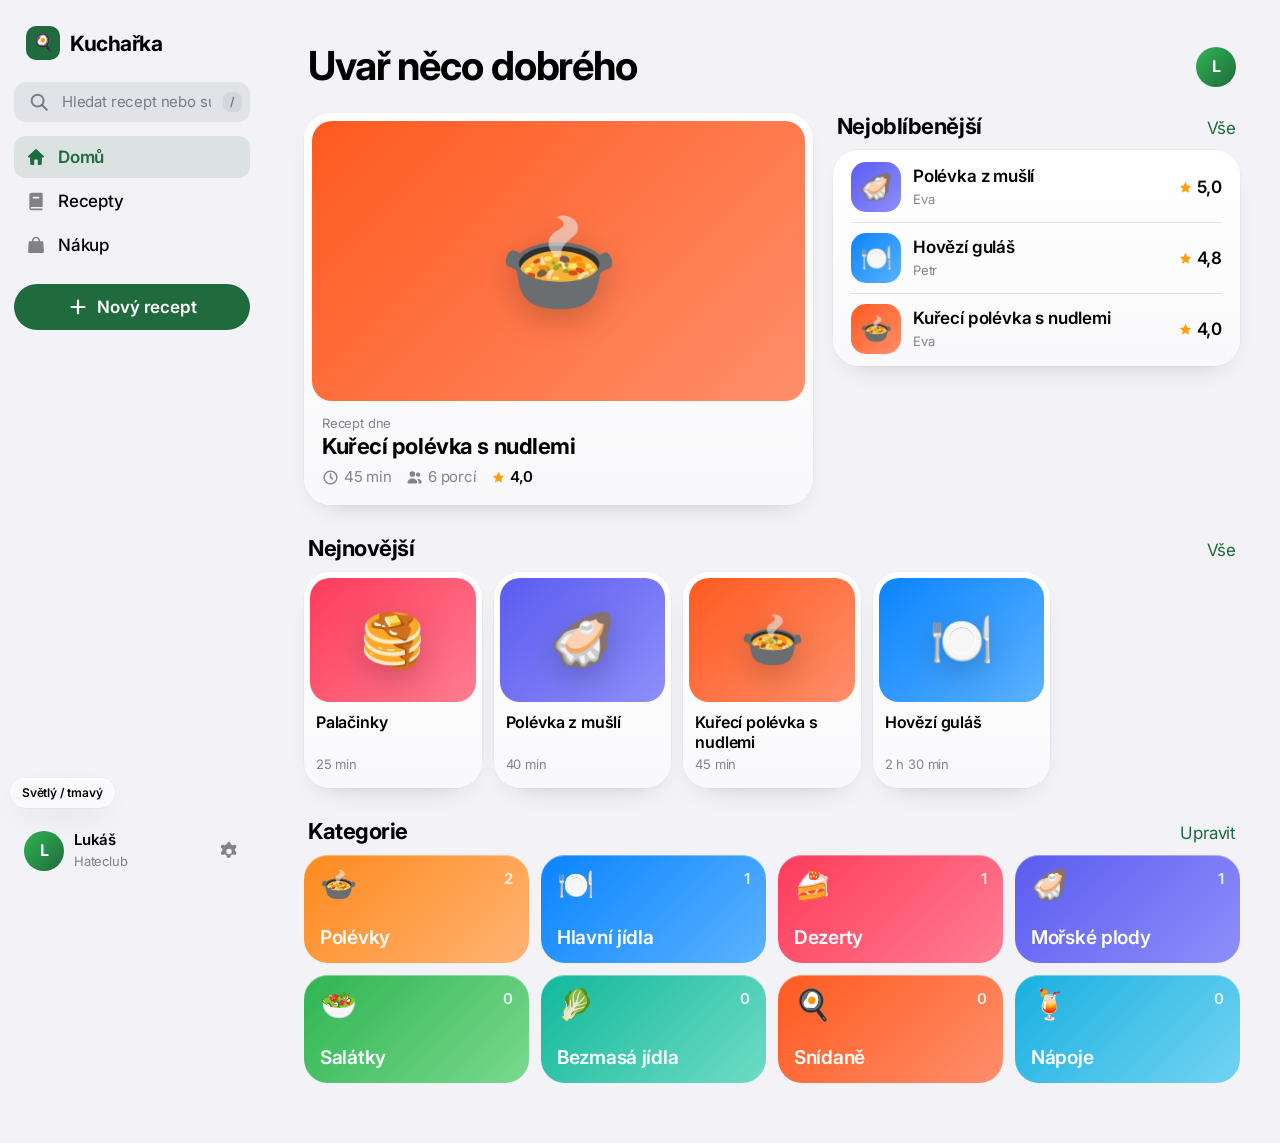
==== commit 8efa74bc: "Beta: navrh – Varim v karte, Recepty jen kategorie, plynulejsi prepinani zalozek Co-Authored-By: Cla" ====
--- a/navrh.html
+++ b/navrh.html
@@ -64,7 +64,6 @@
   <section class="screen" data-screen="domu">
     <header class="screen-head">
       <div>
-        <p class="t-sub">Dobrý den, Lukáši</p>
         <h1 class="t-large">Uvař něco dobrého</h1>
       </div>
       <a class="avatar press" href="#domu" aria-label="Profil a nastavení">L</a>
@@ -142,7 +141,7 @@
     </div>
 
     <div class="chips" id="chips" role="group" aria-label="Kategorie"></div>
-    <div class="sort-row"><span class="t-foot" id="sort-label">Nejnovější nahoře</span></div>
+    <div class="sort-row" id="sort-row"><span class="t-foot" id="sort-label">Nejnovější nahoře</span></div>
 
     <div id="r-list"></div>
     <div class="empty" id="empty" hidden>
@@ -179,9 +178,11 @@
           <div class="grow"><p class="t-head">Nakoupit suroviny</p><p class="t-sub">5 položek do nákupního seznamu</p></div>
           <button class="pill pill-accent pill-sm press">Do nákupu</button>
         </div>
-        <div class="cook-bar">
-          <button class="pill glass press"><svg class="ic"><use href="#i-flame"/></svg>Vařím</button>
-        </div>
+        <label class="card buy cook">
+          <span class="cook-ic"><svg class="ic"><use href="#i-flame"/></svg></span>
+          <span class="grow"><span class="t-head" style="display:block">Vařím</span><span class="t-sub">Displej nezhasne, dokud vaříš</span></span>
+          <input type="checkbox" class="switch" id="cook" aria-label="Vařím – displej nezhasne">
+        </label>
       </div>
 
       <div>
@@ -275,7 +276,7 @@
   <section class="screen editor" data-screen="novy">
     <div class="ed-bar glass">
       <button class="ed-cancel press" id="ed-cancel">Zrušit</button>
-      <div class="ed-title"><span class="t-head">Nový recept</span><span class="t-foot" id="ed-draft">Rozepsaný recept se ukládá sám</span></div>
+      <div class="ed-title"><span class="t-head">Nový recept</span></div>
       <button class="pill pill-accent pill-sm press" id="ed-save">Uložit</button>
     </div>
 
@@ -476,24 +477,22 @@
     </a>`;
 const sorter = () => lv.sort === 'best' ? (a, b) => b.stars - a.stars : lv.sort === 'az' ? (a, b) => a.name.localeCompare(b.name, 'cs') : (a, b) => a.age - b.age;
 
-// bez hledání a bez vybrané kategorie: kategorie pod sebou, v každé její recepty
-function renderGrouped() {
-  $('#list-count').textContent = `${RECIPES.length} receptů v ${CATS.length} kategoriích`;
-  $('#sort-label').textContent = SORTS[lv.sort] + ' v každé kategorii';
+// bez hledání a bez vybrané kategorie: jen kategorie, recepty až po rozkliknutí
+const CAT_BG = [3, 5, 6, 4, 8, 1, 0, 2];
+function renderCategories() {
+  $('#list-count').textContent = `${CATS.length} kategorií`;
   $('#empty').hidden = true;
-  $('#r-list').innerHTML = CATS.map(([c, e]) => {
-    const list = RECIPES.filter(r => r.cat === c || r.also === c).sort(sorter());
-    return `<section class="r-group">
-      <div class="section-head"><h2 class="t-title r-group-title"><span class="cat-dot">${e}</span>${c}</h2>${list.length ? `<button class="link" data-open-cat="${c}">Vše (${list.length})</button>` : ''}</div>
-      ${list.length ? `<div class="r-list">${list.slice(0, 3).map(cardHtml).join('')}</div>`
-        : `<a class="card r-empty press" href="#novy"><span class="t-sub">Zatím tu není žádný recept</span><span class="link">Přidat</span></a>`}
-    </section>`;
-  }).join('');
+  $('#r-list').innerHTML = `<div class="tiles">${CATS.map(([c, e], i) => {
+    const n = RECIPES.filter(r => r.cat === c || r.also === c).length;
+    return `<button class="tile press" data-open-cat="${c}" style="background:var(--cat-${CAT_BG[i]})"><span class="emoji">${e}</span><span class="count">${n}</span><span class="name">${c}</span></button>`;
+  }).join('')}</div>`;
 }
 function renderList(animate) {
   const words = norm(lv.q).split(/\s+/).filter(Boolean);
-  $('#r-list').classList.toggle('r-list', !!(lv.cat || words.length));
-  if (!lv.cat && !words.length) { renderGrouped(); if (animate) stagger('#r-list .r-group'); return; }
+  const browsing = !lv.cat && !words.length;
+  $('#r-list').classList.toggle('r-list', !browsing);
+  $('#chips').hidden = $('#sort-row').hidden = $('#sort-btn').hidden = browsing;
+  if (browsing) { renderCategories(); if (animate) stagger('#r-list .tile'); return; }
   let list = RECIPES.filter(r => (!lv.cat || r.cat === lv.cat || r.also === lv.cat)
     && words.every(w => norm(lv.scope === 'ing' ? r.ing : r.name).includes(w)));
   list.sort(sorter());
@@ -622,12 +621,8 @@
   if (e.target.closest('[data-screen="novy"]')) touched();
 });
 
-let draftTimer;
-function touched() {
-  clearTimeout(draftTimer);
-  $('#ed-draft').textContent = 'Ukládám rozepsané…';
-  draftTimer = setTimeout(() => { $('#ed-draft').textContent = 'Rozepsané uloženo'; }, 700);
-}
+// ve skutečné appce tady proběhne průběžné uložení rozepsaného receptu
+function touched() {}
 function toast(msg) {
   const t = $('#toast'); t.textContent = msg; t.hidden = false;
   t.animate([{ opacity: 0, transform: 'translate(-50%, 16px) scale(.96)' }, { opacity: 1, transform: 'translate(-50%, 0)' }], { duration: 380, easing: 'cubic-bezier(.32,1.4,.5,1)', fill: 'both' });
@@ -648,6 +643,7 @@
 ['Skelet zalij studenou vodou a přiveď k varu.', ''].forEach(t => $('#ed-steps').append(stepRow(t)));
 renumber();
 
+$('#cook').addEventListener('change', e => toast(e.target.checked ? 'Displej zůstane rozsvícený' : 'Displej zase může zhasnout'));
 $('#theme').onclick = () => {
   const r = document.documentElement, dark = r.dataset.theme ? r.dataset.theme === 'dark' : matchMedia('(prefers-color-scheme: dark)').matches;
   const flip = () => { r.dataset.theme = dark ? 'light' : 'dark'; };
--- a/css/navrh.css
+++ b/css/navrh.css
@@ -166,6 +166,7 @@
 
 /* ---------- mobil: plovoucí dok ---------- */
 .dock {
+  view-transition-name: dock;
   position: fixed; z-index: 30; left: 0; right: 0;
   bottom: calc(env(safe-area-inset-bottom) + 14px);
   display: flex; justify-content: center; align-items: center; gap: 10px;
@@ -233,7 +234,7 @@
 /* dlaždice kategorií */
 .tiles { display: grid; grid-template-columns: repeat(2, 1fr); gap: 12px; }
 .tile {
-  position: relative; display: flex; flex-direction: column; justify-content: space-between;
+  position: relative; width: 100%; text-align: left; font: inherit; display: flex; flex-direction: column; justify-content: space-between;
   min-height: 108px; padding: 14px 16px; border-radius: 24px; color: #fff; overflow: hidden;
   box-shadow: inset 0 1px 0 rgba(255, 255, 255, .35);
 }
@@ -288,15 +289,22 @@
 .stars { display: inline-flex; gap: 1px; color: var(--star); }
 .stars .ic { width: 15px; height: 15px; }
 
-.cook-bar {
-  position: fixed; z-index: 30; left: 0; right: 0;
-  bottom: calc(env(safe-area-inset-bottom) + 14px);
-  display: flex; justify-content: center; gap: 10px; pointer-events: none;
-}
-.cook-bar > * { pointer-events: auto; }
-.cook-bar .pill { height: 56px; padding: 0 26px; color: var(--ink); }
-.cook-bar .pill .ic { color: var(--accent); }
-.cook-bar .round { width: 56px; height: 56px; }
+/* Vařím: přepínač zámku displeje přímo v kartě */
+.cook { cursor: pointer; }
+.cook-ic { width: 40px; height: 40px; flex: none; border-radius: 12px; display: grid; place-items: center; background: var(--accent-soft); color: var(--accent); }
+.cook-ic .ic { width: 22px; height: 22px; }
+.switch {
+  appearance: none; -webkit-appearance: none; flex: none; margin: 0; cursor: pointer;
+  position: relative; width: 51px; height: 31px; border-radius: 999px; background: var(--fill);
+  transition: background-color .25s;
+}
+.switch::after {
+  content: ""; position: absolute; top: 2px; left: 2px; width: 27px; height: 27px; border-radius: 50%;
+  background: #fff; box-shadow: 0 3px 8px rgba(0, 0, 0, .15), 0 1px 1px rgba(0, 0, 0, .1);
+  transition: transform .45s var(--spring);
+}
+.switch:checked { background: var(--accent); }
+.switch:checked::after { transform: translateX(20px); }
 
 /* ---------- nákup ---------- */
 .segmented { position: relative; display: flex; padding: 3px; border-radius: 12px; background: var(--fill); }
@@ -417,11 +425,13 @@
 }
 
 /* ---------- přechody mezi obrazovkami (View Transitions) ---------- */
-::view-transition-old(root) { animation: .22s var(--out) both fade-out; }
-::view-transition-new(root) { animation: .38s var(--out) both rise-in; }
+::view-transition-old(root) { animation: .3s cubic-bezier(.4, 0, .2, 1) both fade-out; }
+::view-transition-new(root) { animation: .42s cubic-bezier(.4, 0, .2, 1) .06s both fade-in; }
 ::view-transition-group(hero) { animation-duration: .5s; animation-timing-function: var(--out); }
 ::view-transition-old(hero), ::view-transition-new(hero) { height: 100%; }
-::view-transition-group(dock) { animation: none; }
+::view-transition-group(dock), ::view-transition-group(sidebar) { animation: none; }
+::view-transition-old(dock), ::view-transition-old(sidebar) { display: none; }
+::view-transition-new(dock), ::view-transition-new(sidebar) { animation: none; }
 
 /* editor vyjíždí zespodu jako list, plocha pod ním ustoupí */
 html[data-vt="up"]::view-transition-old(root) { animation: .5s var(--out) both recede; }
@@ -433,12 +443,13 @@
 @keyframes recede { to { transform: scale(.94); opacity: .5; } }
 @keyframes unrecede { from { transform: scale(.94); opacity: .5; } }
 @keyframes fade-out { to { opacity: 0; } }
+@keyframes fade-in { from { opacity: 0; } }
 @keyframes rise-in { from { opacity: 0; transform: translateY(14px); } }
 
 /* ---------- desktop ---------- */
 .sidebar { display: none; }
 @media (min-width: 960px) {
-  .dock, .cook-bar .round.only-mobile { display: none; }
+  .dock { display: none; }
   .app { display: grid; grid-template-columns: 264px 1fr; }
   .sidebar {
     display: flex; flex-direction: column; gap: 2px;
@@ -474,8 +485,6 @@
   .recipe-title { text-align: left; padding: 22px 4px 0; }
   .recipe-title .t-large { font-size: 34px; }
   .recipe-layout > :last-child > .section:first-child { margin-top: 0; }
-  .cook-bar { position: static; justify-content: flex-start; margin-top: 14px; }
-  .cook-bar .pill { height: 48px; }
 
   .only-mobile { display: none; }
   .ed-grip { display: grid; }
@@ -496,3 +505,5 @@
 @media (prefers-reduced-motion: reduce) {
   *, *::before, *::after, ::view-transition-group(*), ::view-transition-old(*), ::view-transition-new(*) { animation: none !important; transition: none !important; }
 }
+
+#r-list > .tiles { margin-top: 18px; }
